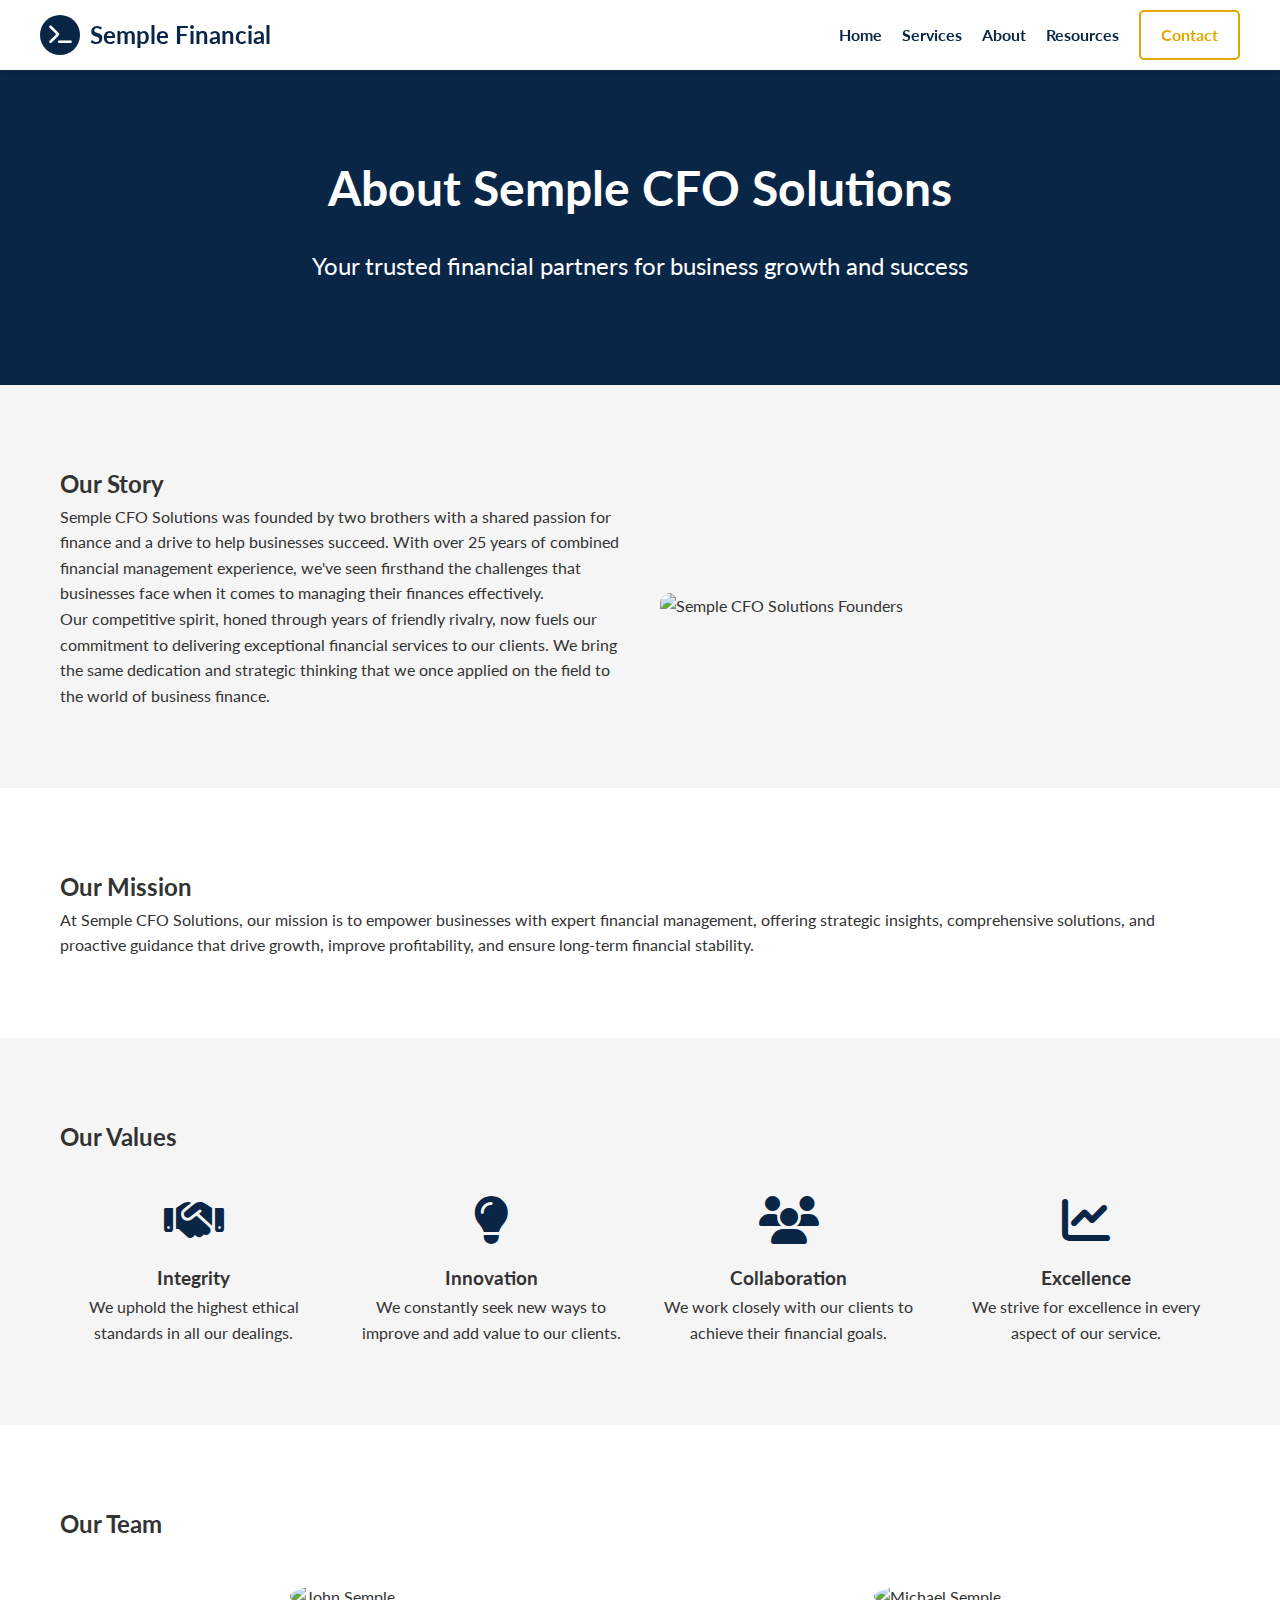
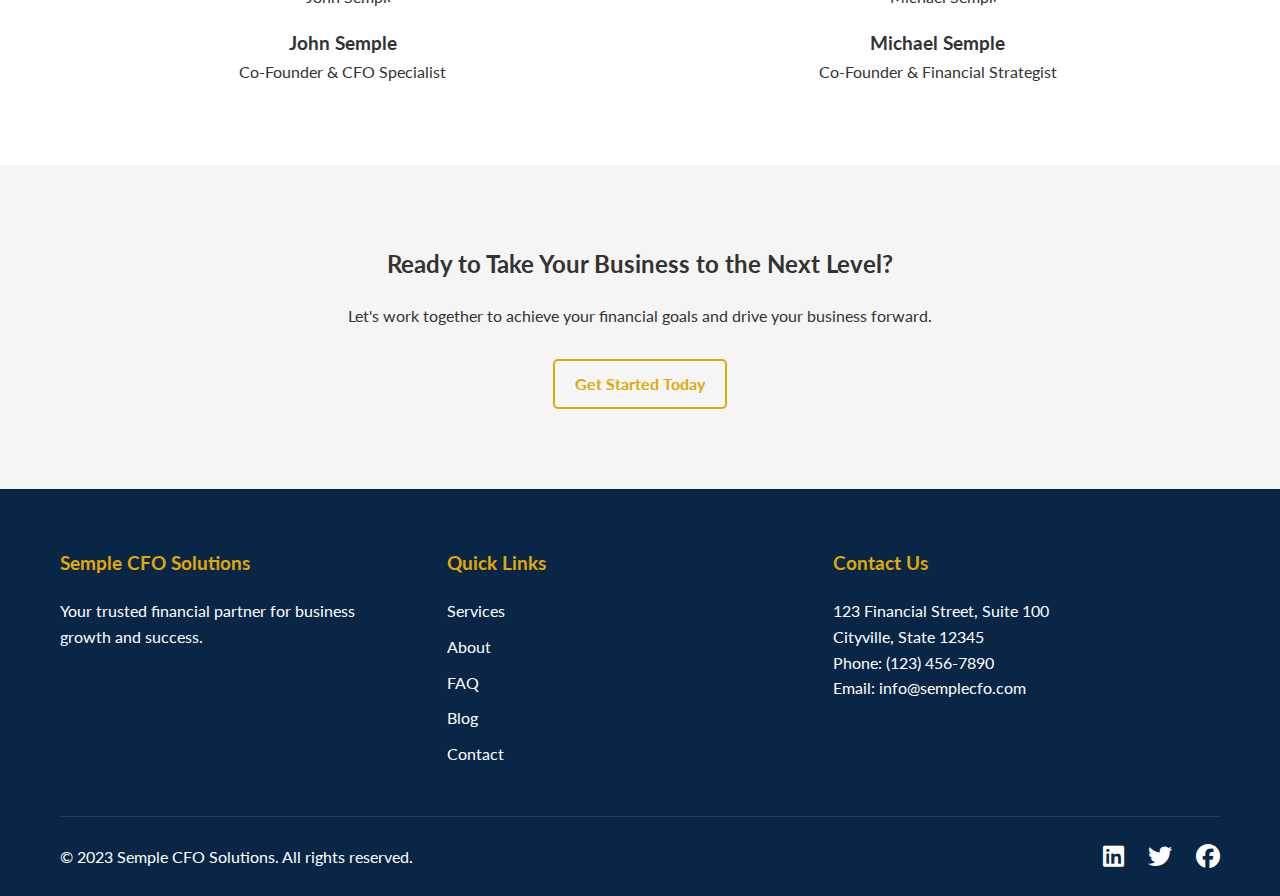
==== about.html @ 621fef90 "10.20.24" ====
<!DOCTYPE html>
<html lang="en">
<head>
    <meta charset="UTF-8">
    <meta name="viewport" content="width=device-width, initial-scale=1.0">
    <title>About Us - Semple Financial</title>
    <link rel="stylesheet" href="styles.css">
    <link rel="stylesheet" href="https://cdnjs.cloudflare.com/ajax/libs/font-awesome/6.1.1/css/all.min.css">
</head>
<body>
    <header>
        <div class="container">
            <a href="index.html" class="logo-container">
                <div class="logo-icon">
                    <i class="fas fa-terminal"></i>
                </div>
                <span class="company-name">Semple Financial</span>
            </a>
            <nav>
                <ul>
                    <li><a href="index.html">Home</a></li>
                    <li><a href="services.html">Services</a></li>
                    <li><a href="about.html">About</a></li>
                    <li><a href="resources.html">Resources</a></li>
                    <li><a href="contact.html" class="cta-button">Contact</a></li>
                </ul>
            </nav>
        </div>
    </header>

    <main>
        <section id="about-hero">
            <div class="container">
                <h1>About Semple CFO Solutions</h1>
                <p>Your trusted financial partners for business growth and success</p>
            </div>
        </section>

        <section id="our-story">
            <div class="container">
                <h2>Our Story</h2>
                <div class="about-content">
                    <div class="about-text">
                        <p>Semple CFO Solutions was founded by two brothers with a shared passion for finance and a drive to help businesses succeed. With over 25 years of combined financial management experience, we've seen firsthand the challenges that businesses face when it comes to managing their finances effectively.</p>
                        <p>Our competitive spirit, honed through years of friendly rivalry, now fuels our commitment to delivering exceptional financial services to our clients. We bring the same dedication and strategic thinking that we once applied on the field to the world of business finance.</p>
                    </div>
                    <div class="about-image">
                        <img src="path/to/founders-image.jpg" alt="Semple CFO Solutions Founders">
                    </div>
                </div>
            </div>
        </section>

        <section id="our-mission">
            <div class="container">
                <h2>Our Mission</h2>
                <p>At Semple CFO Solutions, our mission is to empower businesses with expert financial management, offering strategic insights, comprehensive solutions, and proactive guidance that drive growth, improve profitability, and ensure long-term financial stability.</p>
            </div>
        </section>

        <section id="our-values">
            <div class="container">
                <h2>Our Values</h2>
                <div class="values-grid">
                    <div class="value-item">
                        <i class="fas fa-handshake"></i>
                        <h3>Integrity</h3>
                        <p>We uphold the highest ethical standards in all our dealings.</p>
                    </div>
                    <div class="value-item">
                        <i class="fas fa-lightbulb"></i>
                        <h3>Innovation</h3>
                        <p>We constantly seek new ways to improve and add value to our clients.</p>
                    </div>
                    <div class="value-item">
                        <i class="fas fa-users"></i>
                        <h3>Collaboration</h3>
                        <p>We work closely with our clients to achieve their financial goals.</p>
                    </div>
                    <div class="value-item">
                        <i class="fas fa-chart-line"></i>
                        <h3>Excellence</h3>
                        <p>We strive for excellence in every aspect of our service.</p>
                    </div>
                </div>
            </div>
        </section>

        <section id="team">
            <div class="container">
                <h2>Our Team</h2>
                <div class="team-grid">
                    <div class="team-member">
                        <img src="path/to/team-member-1.jpg" alt="John Semple">
                        <h3>John Semple</h3>
                        <p>Co-Founder & CFO Specialist</p>
                    </div>
                    <div class="team-member">
                        <img src="path/to/team-member-2.jpg" alt="Michael Semple">
                        <h3>Michael Semple</h3>
                        <p>Co-Founder & Financial Strategist</p>
                    </div>
                    <!-- Add more team members as needed -->
                </div>
            </div>
        </section>

        <section id="cta">
            <div class="container">
                <h2>Ready to Take Your Business to the Next Level?</h2>
                <p>Let's work together to achieve your financial goals and drive your business forward.</p>
                <a href="contact.html" class="cta-button">Get Started Today</a>
            </div>
        </section>
    </main>

    <footer>
        <div class="container">
            <div class="footer-content">
                <div class="footer-section">
                    <h3>Semple CFO Solutions</h3>
                    <p>Your trusted financial partner for business growth and success.</p>
                </div>
                <div class="footer-section">
                    <h3>Quick Links</h3>
                    <ul>
                        <li><a href="services.html">Services</a></li>
                        <li><a href="about.html">About</a></li>
                        <li><a href="faq.html">FAQ</a></li>
                        <li><a href="blog.html">Blog</a></li>
                        <li><a href="contact.html">Contact</a></li>
                    </ul>
                </div>
                <div class="footer-section">
                    <h3>Contact Us</h3>
                    <p>123 Financial Street, Suite 100<br>Cityville, State 12345</p>
                    <p>Phone: (123) 456-7890<br>Email: info@semplecfo.com</p>
                </div>
            </div>
            <div class="footer-bottom">
                <p>&copy; 2023 Semple CFO Solutions. All rights reserved.</p>
                <div class="social-links">
                    <a href="#" target="_blank"><i class="fab fa-linkedin"></i></a>
                    <a href="#" target="_blank"><i class="fab fa-twitter"></i></a>
                    <a href="#" target="_blank"><i class="fab fa-facebook"></i></a>
                </div>
            </div>
        </div>
    </footer>

    <script src="script.js"></script>
</body>
</html>
---- styles.css ----
@import url('https://fonts.googleapis.com/css2?family=Lato:wght@300;400;700&display=swap');

/* Reset and base styles */
* {
    margin: 0;
    padding: 0;
    box-sizing: border-box;
}

:root {
    --primary-color: #0A2647; /* Darker navy blue */
    --secondary-color: #FFFFFF; /* White */
    --accent-color: #E0A800; /* Gold */
    --text-color: #333333; /* Dark gray */
    --background-color: #F5F5F5; /* Light gray */
}

body {
    font-family: 'Lato', sans-serif;
    line-height: 1.6;
    color: var(--text-color);
    background-color: var(--background-color);
}

.container {
    max-width: 1200px;
    margin: 0 auto;
    padding: 0 20px;
}

/* Header styles */
header {
    background-color: var(--secondary-color);
    box-shadow: 0 2px 5px rgba(0, 0, 0, 0.1);
    position: fixed;
    width: 100%;
    z-index: 1000;
}

header .container {
    display: flex;
    justify-content: space-between;
    align-items: center;
    padding: 10px 0;
}

.logo-container {
    display: flex;
    align-items: center;
    text-decoration: none;
    color: inherit;
    transition: opacity 0.3s ease;
}

.logo-container:hover {
    opacity: 0.8;
}

.logo-icon {
    width: 40px;
    height: 40px;
    background-color: var(--primary-color);
    color: var(--secondary-color);
    display: flex;
    justify-content: center;
    align-items: center;
    border-radius: 50%;
    margin-right: 10px;
}

.logo-icon i {
    font-size: 20px;
}

.company-name {
    font-size: 24px;
    font-weight: bold;
    color: var(--primary-color);
}

nav ul {
    display: flex;
    list-style: none;
    align-items: center;
}

nav ul li {
    margin-left: 20px;
}

nav ul li a {
    color: var(--primary-color);
    text-decoration: none;
    font-weight: 700;
    font-size: 16px;
    transition: color 0.3s ease;
    padding: 10px 0;
}

nav ul li a:hover {
    color: var(--accent-color);
}

nav ul li:last-child {
    margin-left: 20px;
}

.cta-button {
    display: inline-block;
    background-color: transparent;
    color: var(--accent-color);
    padding: 10px 20px;
    text-decoration: none;
    font-weight: 700;
    border-radius: 5px;
    transition: background-color 0.3s ease, color 0.3s ease, border-color 0.3s ease;
    border: 2px solid var(--accent-color);
}

.cta-button:hover {
    background-color: var(--accent-color);
    color: var(--secondary-color);
}

/* Hero section styles */
#hero {
    background-color: var(--primary-color);
    color: var(--secondary-color);
    text-align: center;
    padding: 150px 0 100px;
}

/* Update the hero section button styles */
#hero .cta-button {
    color: var(--secondary-color);
    border-color: var(--accent-color);
}

#hero .cta-button:hover {
    background-color: var(--accent-color);
    border-color: var(--accent-color);
    color: var(--secondary-color); /* Keep text white on hover */
}

#hero h1 {
    font-size: 48px;
    margin-bottom: 20px;
}

#hero p {
    font-size: 24px;
    margin-bottom: 30px;
}

/* Services overview styles */
#services-overview {
    padding: 80px 0;
    background-color: var(--secondary-color); /* White background */
    text-align: center; /* Center the content */
}

#services-overview h2 {
    margin-bottom: 40px; /* Add some space below the heading */
}

.services-grid {
    display: grid;
    grid-template-columns: repeat(auto-fit, minmax(250px, 1fr));
    gap: 30px;
    margin-bottom: 40px;
}

.service-item {
    text-align: center;
    padding: 30px;
    background-color: var(--background-color);
    border-radius: 5px;
    transition: transform 0.3s ease;
}

.service-item:hover {
    transform: translateY(-5px);
}

.service-item i {
    font-size: 48px;
    color: var(--primary-color);
    margin-bottom: 20px;
}

.service-item h3 {
    margin-bottom: 10px;
    color: var(--primary-color);
}

/* About overview styles */
#about-overview {
    padding: 80px 0;
    background-color: var(--background-color);
    text-align: center;
}

#about-overview h2 {
    margin-bottom: 30px;
}

#about-overview p {
    margin-bottom: 30px;
    max-width: 800px;
    margin-left: auto;
    margin-right: auto;
}

#about-overview .cta-button {
    margin-top: 20px;
    display: inline-block;
}

/* Footer styles */
footer {
    background-color: var(--primary-color);
    color: var(--secondary-color);
    padding: 60px 0 20px;
}

.footer-content {
    display: flex;
    justify-content: space-between;
    margin-bottom: 40px;
}

.footer-section {
    flex: 1;
    margin-right: 40px;
}

.footer-section h3 {
    margin-bottom: 20px;
    color: var(--accent-color);
}

.footer-section ul {
    list-style: none;
}

.footer-section ul li {
    margin-bottom: 10px;
}

.footer-section ul li a {
    color: var(--secondary-color);
    text-decoration: none;
}

.footer-bottom {
    border-top: 1px solid rgba(255, 255, 255, 0.1);
    padding-top: 20px;
    display: flex;
    justify-content: space-between;
    align-items: center;
}

.social-links a {
    color: var(--secondary-color);
    font-size: 24px;
    margin-left: 20px;
    transition: color 0.3s ease;
}

.social-links a:hover {
    color: var(--accent-color);
}

/* Responsive styles */
@media (max-width: 768px) {
    header .container {
        flex-direction: column;
        align-items: flex-start;
    }

    nav ul {
        flex-direction: column;
        margin-top: 20px;
    }

    nav ul li {
        margin: 10px 0;
    }

    .footer-content {
        flex-direction: column;
    }

    .footer-section {
        margin-right: 0;
        margin-bottom: 40px;
    }
}

/* Services page styles */
#services-hero {
    background-color: var(--primary-color);
    color: var(--secondary-color);
    text-align: center;
    padding: 150px 0 100px;
}

#services-hero h1 {
    font-size: 48px;
    margin-bottom: 20px;
}

#services-hero p {
    font-size: 24px;
    margin-bottom: 30px;
}

#services-list {
    padding: 80px 0;
    background-color: var(--secondary-color);
}

#custom-services {
    padding: 80px 0;
    background-color: var(--background-color);
    text-align: center;
}

#custom-services h2 {
    color: var(--primary-color);
    margin-bottom: 20px;
}

#custom-services p {
    max-width: 800px;
    margin: 0 auto 30px;
}

/* Add these styles to your existing CSS file */

#faq-overview, #blog-overview, #contact-overview {
    padding: 60px 0;
    background-color: var(--background-color);
}

#faq-overview .container, #blog-overview .container, #contact-overview .container {
    text-align: center;
}

.faq-item, .blog-item {
    background-color: var(--secondary-color);
    padding: 20px;
    border-radius: 5px;
    margin-bottom: 20px;
    text-align: left;
}

.faq-item h3, .blog-item h3 {
    color: var(--primary-color);
    margin-bottom: 10px;
}

#contact-overview p {
    max-width: 600px;
    margin: 0 auto 20px;
}

/* Update services overview styles */
#services-overview {
    padding: 80px 0;
    background-color: var(--secondary-color); /* White background */
    text-align: center; /* Center the content */
}

#services-overview h2 {
    margin-bottom: 40px; /* Add some space below the heading */
}

/* Update about overview styles */
#about-overview {
    padding: 80px 0;
    background-color: var(--background-color);
    text-align: center;
}

/* Update FAQ overview styles */
#faq-overview {
    padding: 60px 0;
    background-color: var(--secondary-color); /* White background */
}

/* Update blog overview styles */
#blog-overview {
    padding: 60px 0;
    background-color: var(--background-color); /* Light gray background */
}

/* Update contact overview styles */
#contact-overview {
    padding: 60px 0;
    background-color: var(--secondary-color); /* White background */
}

/* Center the content in all overview sections */
#services-overview .container,
#about-overview .container,
#faq-overview .container,
#blog-overview .container,
#contact-overview .container {
    text-align: center;
}

/* Add some space below the headings in all sections */
#services-overview h2,
#about-overview h2,
#faq-overview h2,
#blog-overview h2,
#contact-overview h2 {
    margin-bottom: 30px;
}

/* Adjust the alignment of FAQ and blog items */
.faq-item, .blog-item {
    text-align: left;
    max-width: 800px;
    margin-left: auto;
    margin-right: auto;
}

/* About page styles */
#about-hero {
    background-color: var(--primary-color);
    color: var(--secondary-color);
    text-align: center;
    padding: 150px 0 100px;
}

#about-hero h1 {
    font-size: 48px;
    margin-bottom: 20px;
}

#about-hero p {
    font-size: 24px;
    max-width: 800px;
    margin: 0 auto;
}

#our-story, #our-mission, #our-values, #team, #cta {
    padding: 80px 0;
}

#our-story, #our-values, #cta {
    background-color: var(--background-color);
}

#our-mission, #team {
    background-color: var(--secondary-color);
}

.about-content {
    display: flex;
    align-items: center;
    gap: 40px;
}

.about-text {
    flex: 1;
}

.about-image {
    flex: 1;
}

.about-image img {
    max-width: 100%;
    border-radius: 10px;
}

.values-grid, .team-grid {
    display: grid;
    grid-template-columns: repeat(auto-fit, minmax(250px, 1fr));
    gap: 30px;
    margin-top: 40px;
}

.value-item, .team-member {
    text-align: center;
}

.value-item i {
    font-size: 48px;
    color: var(--primary-color);
    margin-bottom: 20px;
}

.team-member img {
    width: 200px;
    height: 200px;
    border-radius: 50%;
    object-fit: cover;
    margin-bottom: 20px;
}

#cta {
    text-align: center;
}

#cta h2 {
    margin-bottom: 20px;
}

#cta p {
    max-width: 800px;
    margin: 0 auto 30px;
}

@media (max-width: 768px) {
    .about-content {
        flex-direction: column;
    }

    .about-image {
        order: -1;
    }
}

/* Remove FAQ and Blog styles */
/* Add Resources styles */
#resources-overview {
    padding: 60px 0;
    background-color: var(--secondary-color);
}

#resources-overview .container {
    text-align: center;
}

.resources-preview {
    display: flex;
    justify-content: center;
    gap: 30px;
    margin-top: 40px;
    margin-bottom: 40px;
}

.resource-item {
    background-color: var(--background-color);
    padding: 20px;
    border-radius: 5px;
    text-align: center;
    flex-basis: calc(50% - 15px);
    max-width: 300px;
}

.resource-item i {
    font-size: 48px;
    color: var(--primary-color);
    margin-bottom: 20px;
}

.resource-item h3 {
    color: var(--primary-color);
    margin-bottom: 10px;
}

/* Update the alternating backgrounds */
#services-overview,
#resources-overview {
    background-color: var(--secondary-color);
}

#about-overview,
#contact-overview {
    background-color: var(--background-color);
}

/* Resources page styles */
#resources-hero {
    background-color: var(--primary-color);
    color: var(--secondary-color);
    text-align: center;
    padding: 150px 0 100px;
}

#resources-hero h1 {
    font-size: 48px;
    margin-bottom: 20px;
}

#resources-hero p {
    font-size: 24px;
    max-width: 800px;
    margin: 0 auto;
}

#resources-list {
    padding: 80px 0;
    background-color: var(--secondary-color);
}

#resources-list h2 {
    text-align: center;
    margin-bottom: 40px;
    color: var(--primary-color);
}

.resources-grid {
    display: grid;
    grid-template-columns: repeat(auto-fit, minmax(250px, 1fr));
    gap: 30px;
}

.resource-item {
    background-color: var(--background-color);
    padding: 30px;
    border-radius: 5px;
    text-align: center;
    transition: transform 0.3s ease;
}

.resource-item:hover {
    transform: translateY(-5px);
}

.resource-item i {
    font-size: 48px;
    color: var(--primary-color);
    margin-bottom: 20px;
}

.resource-item h3 {
    color: var(--primary-color);
    margin-bottom: 10px;
}

.resource-item p {
    margin-bottom: 20px;
}

.resource-link {
    display: inline-block;
    background-color: var(--primary-color);
    color: var(--secondary-color);
    padding: 10px 20px;
    text-decoration: none;
    border-radius: 5px;
    transition: background-color 0.3s ease;
}

.resource-link:hover {
    background-color: var(--accent-color);
}

#resource-cta {
    padding: 80px 0;
    background-color: var(--background-color);
    text-align: center;
}

#resource-cta h2 {
    color: var(--primary-color);
    margin-bottom: 20px;
}

#resource-cta p {
    max-width: 800px;
    margin: 0 auto 30px;
}

/* eBook page styles */
#ebook-hero {
    background-color: var(--primary-color);
    color: var(--secondary-color);
    text-align: center;
    padding: 150px 0 100px;
}

#ebook-hero h1 {
    font-size: 48px;
    margin-bottom: 20px;
}

#ebook-hero p {
    font-size: 24px;
    max-width: 800px;
    margin: 0 auto;
}

#ebook-content {
    padding: 80px 0;
    background-color: var(--secondary-color);
}

.chapter {
    margin-bottom: 60px;
}

.chapter h2 {
    color: var(--primary-color);
    margin-bottom: 20px;
}

.chapter h3 {
    color: var(--primary-color);
    margin-top: 30px;
    margin-bottom: 15px;
}

.chapter p {
    margin-bottom: 20px;
}

.chapter ul {
    margin-left: 20px;
    margin-bottom: 20px;
}

#ebook-cta {
    background-color: var(--background-color);
    padding: 80px 0;
    text-align: center;
}

#ebook-cta h2 {
    color: var(--primary-color);
    margin-bottom: 20px;
}

#ebook-cta p {
    max-width: 800px;
    margin: 0 auto 30px;
}
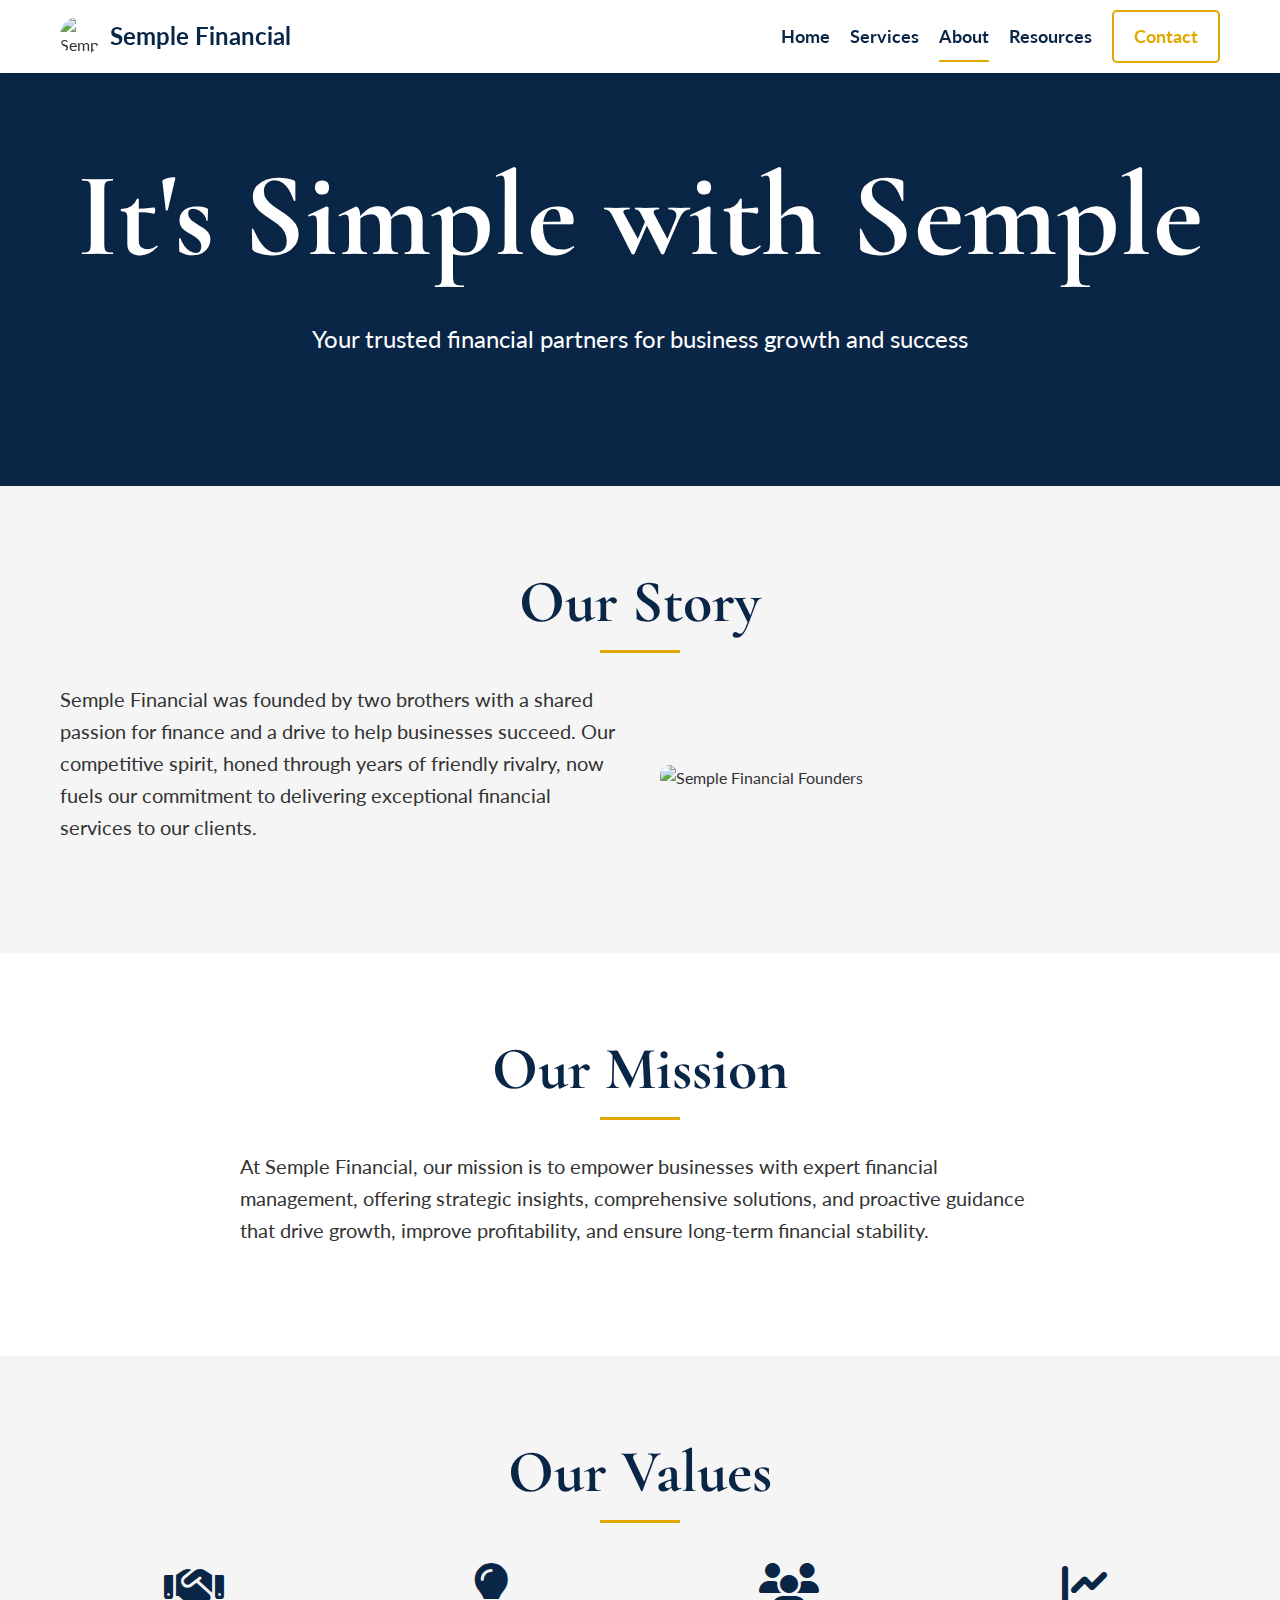
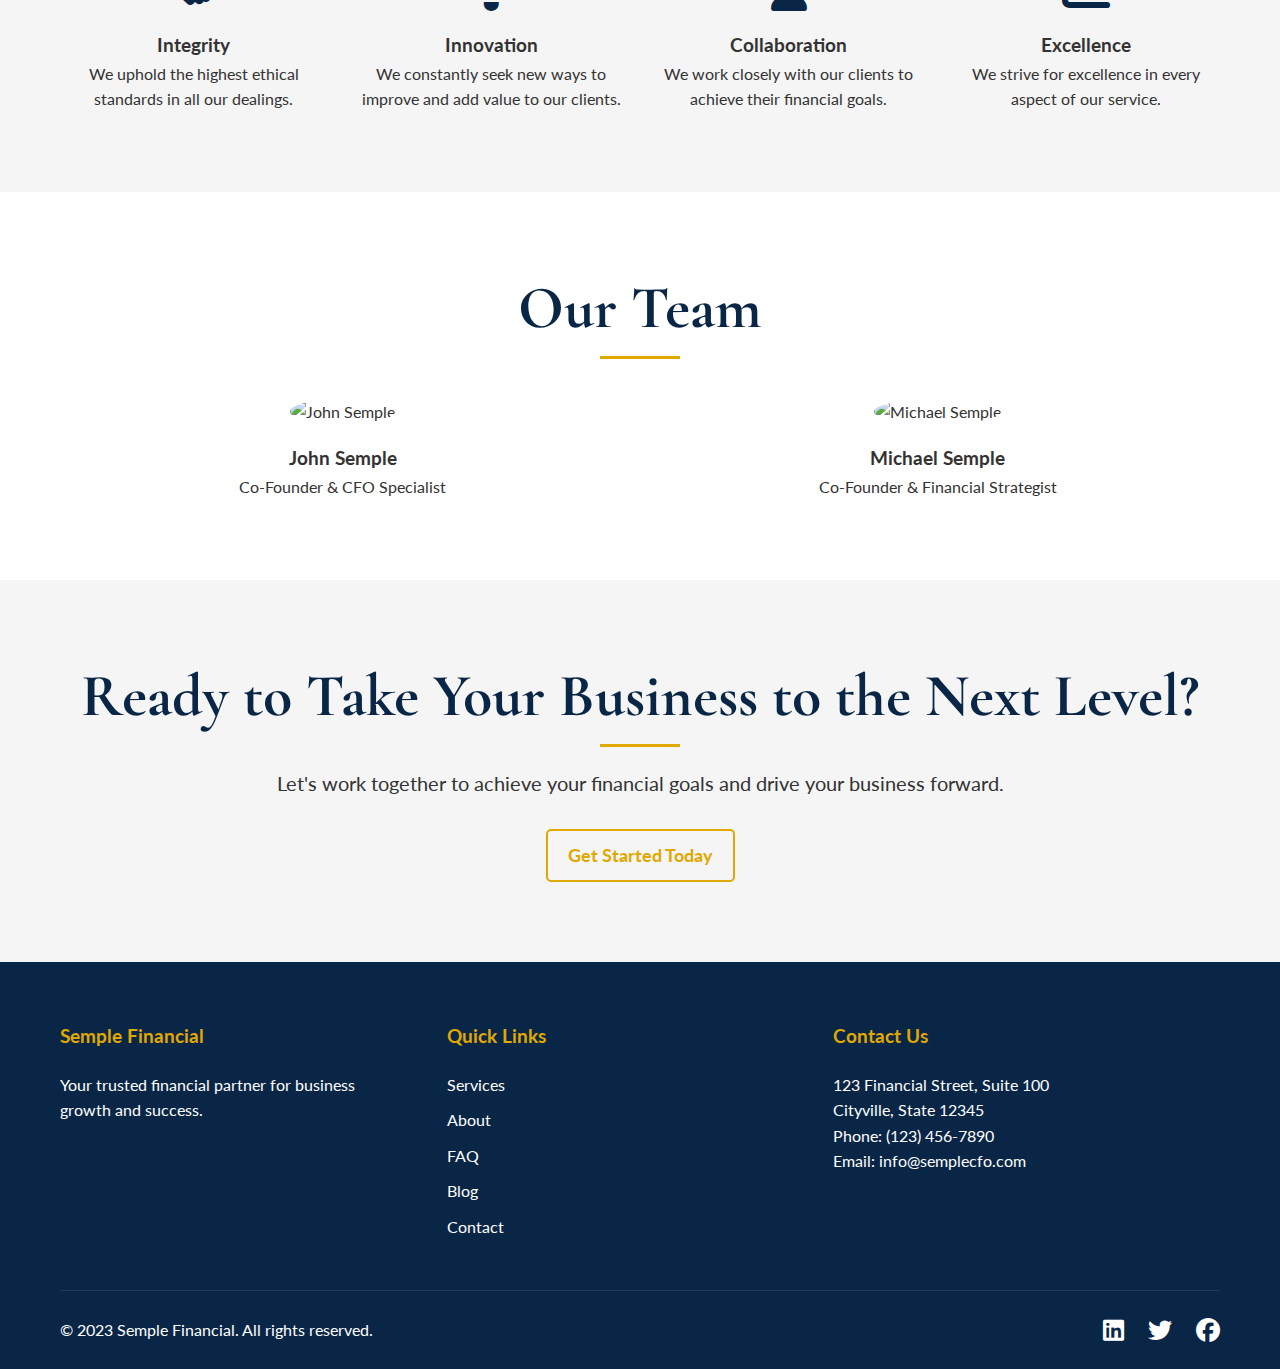
==== commit 7d9ed062: "updated hero and fonts (sizes)" ====
--- a/about.html
+++ b/about.html
@@ -1,153 +1,151 @@
-<!DOCTYPE html>
-<html lang="en">
-<head>
-    <meta charset="UTF-8">
-    <meta name="viewport" content="width=device-width, initial-scale=1.0">
-    <title>About Us - Semple Financial</title>
-    <link rel="stylesheet" href="styles.css">
-    <link rel="stylesheet" href="https://cdnjs.cloudflare.com/ajax/libs/font-awesome/6.1.1/css/all.min.css">
-</head>
-<body>
-    <header>
-        <div class="container">
-            <a href="index.html" class="logo-container">
-                <div class="logo-icon">
-                    <i class="fas fa-terminal"></i>
-                </div>
-                <span class="company-name">Semple Financial</span>
-            </a>
-            <nav>
-                <ul>
-                    <li><a href="index.html">Home</a></li>
-                    <li><a href="services.html">Services</a></li>
-                    <li><a href="about.html">About</a></li>
-                    <li><a href="resources.html">Resources</a></li>
-                    <li><a href="contact.html" class="cta-button">Contact</a></li>
-                </ul>
-            </nav>
-        </div>
-    </header>
-
-    <main>
-        <section id="about-hero">
-            <div class="container">
-                <h1>About Semple CFO Solutions</h1>
-                <p>Your trusted financial partners for business growth and success</p>
-            </div>
-        </section>
-
-        <section id="our-story">
-            <div class="container">
-                <h2>Our Story</h2>
-                <div class="about-content">
-                    <div class="about-text">
-                        <p>Semple CFO Solutions was founded by two brothers with a shared passion for finance and a drive to help businesses succeed. With over 25 years of combined financial management experience, we've seen firsthand the challenges that businesses face when it comes to managing their finances effectively.</p>
-                        <p>Our competitive spirit, honed through years of friendly rivalry, now fuels our commitment to delivering exceptional financial services to our clients. We bring the same dedication and strategic thinking that we once applied on the field to the world of business finance.</p>
-                    </div>
-                    <div class="about-image">
-                        <img src="path/to/founders-image.jpg" alt="Semple CFO Solutions Founders">
-                    </div>
-                </div>
-            </div>
-        </section>
-
-        <section id="our-mission">
-            <div class="container">
-                <h2>Our Mission</h2>
-                <p>At Semple CFO Solutions, our mission is to empower businesses with expert financial management, offering strategic insights, comprehensive solutions, and proactive guidance that drive growth, improve profitability, and ensure long-term financial stability.</p>
-            </div>
-        </section>
-
-        <section id="our-values">
-            <div class="container">
-                <h2>Our Values</h2>
-                <div class="values-grid">
-                    <div class="value-item">
-                        <i class="fas fa-handshake"></i>
-                        <h3>Integrity</h3>
-                        <p>We uphold the highest ethical standards in all our dealings.</p>
-                    </div>
-                    <div class="value-item">
-                        <i class="fas fa-lightbulb"></i>
-                        <h3>Innovation</h3>
-                        <p>We constantly seek new ways to improve and add value to our clients.</p>
-                    </div>
-                    <div class="value-item">
-                        <i class="fas fa-users"></i>
-                        <h3>Collaboration</h3>
-                        <p>We work closely with our clients to achieve their financial goals.</p>
-                    </div>
-                    <div class="value-item">
-                        <i class="fas fa-chart-line"></i>
-                        <h3>Excellence</h3>
-                        <p>We strive for excellence in every aspect of our service.</p>
-                    </div>
-                </div>
-            </div>
-        </section>
-
-        <section id="team">
-            <div class="container">
-                <h2>Our Team</h2>
-                <div class="team-grid">
-                    <div class="team-member">
-                        <img src="path/to/team-member-1.jpg" alt="John Semple">
-                        <h3>John Semple</h3>
-                        <p>Co-Founder & CFO Specialist</p>
-                    </div>
-                    <div class="team-member">
-                        <img src="path/to/team-member-2.jpg" alt="Michael Semple">
-                        <h3>Michael Semple</h3>
-                        <p>Co-Founder & Financial Strategist</p>
-                    </div>
-                    <!-- Add more team members as needed -->
-                </div>
-            </div>
-        </section>
-
-        <section id="cta">
-            <div class="container">
-                <h2>Ready to Take Your Business to the Next Level?</h2>
-                <p>Let's work together to achieve your financial goals and drive your business forward.</p>
-                <a href="contact.html" class="cta-button">Get Started Today</a>
-            </div>
-        </section>
-    </main>
-
-    <footer>
-        <div class="container">
-            <div class="footer-content">
-                <div class="footer-section">
-                    <h3>Semple CFO Solutions</h3>
-                    <p>Your trusted financial partner for business growth and success.</p>
-                </div>
-                <div class="footer-section">
-                    <h3>Quick Links</h3>
-                    <ul>
-                        <li><a href="services.html">Services</a></li>
-                        <li><a href="about.html">About</a></li>
-                        <li><a href="faq.html">FAQ</a></li>
-                        <li><a href="blog.html">Blog</a></li>
-                        <li><a href="contact.html">Contact</a></li>
-                    </ul>
-                </div>
-                <div class="footer-section">
-                    <h3>Contact Us</h3>
-                    <p>123 Financial Street, Suite 100<br>Cityville, State 12345</p>
-                    <p>Phone: (123) 456-7890<br>Email: info@semplecfo.com</p>
-                </div>
-            </div>
-            <div class="footer-bottom">
-                <p>&copy; 2023 Semple CFO Solutions. All rights reserved.</p>
-                <div class="social-links">
-                    <a href="#" target="_blank"><i class="fab fa-linkedin"></i></a>
-                    <a href="#" target="_blank"><i class="fab fa-twitter"></i></a>
-                    <a href="#" target="_blank"><i class="fab fa-facebook"></i></a>
-                </div>
-            </div>
-        </div>
-    </footer>
-
-    <script src="script.js"></script>
-</body>
-</html>
+<!DOCTYPE html>
+<html lang="en">
+<head>
+    <meta charset="UTF-8">
+    <meta name="viewport" content="width=device-width, initial-scale=1.0">
+    <title>About Us - Semple Financial</title>
+    <link href="https://fonts.googleapis.com/css2?family=Cormorant+Garamond:wght@300;400;700&display=swap" rel="stylesheet">
+    <link href="https://fonts.googleapis.com/css2?family=Lato:wght@300;400;700&display=swap" rel="stylesheet">
+    <link rel="stylesheet" href="styles.css">
+    <link rel="stylesheet" href="https://cdnjs.cloudflare.com/ajax/libs/font-awesome/6.1.1/css/all.min.css">
+</head>
+<body>
+    <header>
+        <div class="container">
+            <a href="index.html" class="logo-container">
+                <img src="images/Slogo.png" alt="Semple Financial Logo" class="logo-icon">
+                <span class="company-name">Semple Financial</span>
+            </a>
+            <nav>
+                <ul>
+                    <li><a href="index.html">Home</a></li>
+                    <li><a href="services.html">Services</a></li>
+                    <li><a href="about.html" class="active">About</a></li>
+                    <li><a href="resources.html">Resources</a></li>
+                    <li><a href="contact.html" class="cta-button">Contact</a></li>
+                </ul>
+            </nav>
+        </div>
+    </header>
+
+    <main>
+        <section id="hero">
+            <div class="container">
+                <h1 class="hero-title">It's Simple with Semple</h1>
+                <p class="hero-subtitle">Your trusted financial partners for business growth and success</p>
+            </div>
+        </section>
+
+        <section id="our-story">
+            <div class="container">
+                <h2 class="section-title">Our Story</h2>
+                <div class="about-content">
+                    <div class="about-text">
+                        <p class="section-description">Semple Financial was founded by two brothers with a shared passion for finance and a drive to help businesses succeed. Our competitive spirit, honed through years of friendly rivalry, now fuels our commitment to delivering exceptional financial services to our clients.</p>
+                    </div>
+                    <div class="about-image">
+                        <img src="path/to/founders-image.jpg" alt="Semple Financial Founders">
+                    </div>
+                </div>
+            </div>
+        </section>
+
+        <section id="our-mission">
+            <div class="container">
+                <h2 class="section-title">Our Mission</h2>
+                <p class="section-description">At Semple Financial, our mission is to empower businesses with expert financial management, offering strategic insights, comprehensive solutions, and proactive guidance that drive growth, improve profitability, and ensure long-term financial stability.</p>
+            </div>
+        </section>
+
+        <section id="our-values">
+            <div class="container">
+                <h2 class="section-title">Our Values</h2>
+                <div class="values-grid">
+                    <div class="value-item">
+                        <i class="fas fa-handshake"></i>
+                        <h3>Integrity</h3>
+                        <p>We uphold the highest ethical standards in all our dealings.</p>
+                    </div>
+                    <div class="value-item">
+                        <i class="fas fa-lightbulb"></i>
+                        <h3>Innovation</h3>
+                        <p>We constantly seek new ways to improve and add value to our clients.</p>
+                    </div>
+                    <div class="value-item">
+                        <i class="fas fa-users"></i>
+                        <h3>Collaboration</h3>
+                        <p>We work closely with our clients to achieve their financial goals.</p>
+                    </div>
+                    <div class="value-item">
+                        <i class="fas fa-chart-line"></i>
+                        <h3>Excellence</h3>
+                        <p>We strive for excellence in every aspect of our service.</p>
+                    </div>
+                </div>
+            </div>
+        </section>
+
+        <section id="team">
+            <div class="container">
+                <h2 class="section-title">Our Team</h2>
+                <div class="team-grid">
+                    <div class="team-member">
+                        <img src="path/to/team-member-1.jpg" alt="John Semple">
+                        <h3>John Semple</h3>
+                        <p>Co-Founder & CFO Specialist</p>
+                    </div>
+                    <div class="team-member">
+                        <img src="path/to/team-member-2.jpg" alt="Michael Semple">
+                        <h3>Michael Semple</h3>
+                        <p>Co-Founder & Financial Strategist</p>
+                    </div>
+                </div>
+            </div>
+        </section>
+
+        <section id="cta">
+            <div class="container">
+                <h2 class="section-title">Ready to Take Your Business to the Next Level?</h2>
+                <p class="section-description">Let's work together to achieve your financial goals and drive your business forward.</p>
+                <a href="contact.html" class="cta-button">Get Started Today</a>
+            </div>
+        </section>
+    </main>
+
+    <footer>
+        <div class="container">
+            <div class="footer-content">
+                <div class="footer-section">
+                    <h3>Semple Financial</h3>
+                    <p>Your trusted financial partner for business growth and success.</p>
+                </div>
+                <div class="footer-section">
+                    <h3>Quick Links</h3>
+                    <ul>
+                        <li><a href="services.html">Services</a></li>
+                        <li><a href="about.html">About</a></li>
+                        <li><a href="faq.html">FAQ</a></li>
+                        <li><a href="blog.html">Blog</a></li>
+                        <li><a href="contact.html">Contact</a></li>
+                    </ul>
+                </div>
+                <div class="footer-section">
+                    <h3>Contact Us</h3>
+                    <p>123 Financial Street, Suite 100<br>Cityville, State 12345</p>
+                    <p>Phone: (123) 456-7890<br>Email: info@semplecfo.com</p>
+                </div>
+            </div>
+            <div class="footer-bottom">
+                <p>&copy; 2023 Semple Financial. All rights reserved.</p>
+                <div class="social-links">
+                    <a href="#" target="_blank"><i class="fab fa-linkedin"></i></a>
+                    <a href="#" target="_blank"><i class="fab fa-twitter"></i></a>
+                    <a href="#" target="_blank"><i class="fab fa-facebook"></i></a>
+                </div>
+            </div>
+        </div>
+    </footer>
+
+    <script src="script.js"></script>
+</body>
+</html>
--- a/styles.css
+++ b/styles.css
@@ -1,733 +1,1104 @@
-@import url('https://fonts.googleapis.com/css2?family=Lato:wght@300;400;700&display=swap');
-
-/* Reset and base styles */
-* {
-    margin: 0;
-    padding: 0;
-    box-sizing: border-box;
-}
-
-:root {
-    --primary-color: #0A2647; /* Darker navy blue */
-    --secondary-color: #FFFFFF; /* White */
-    --accent-color: #E0A800; /* Gold */
-    --text-color: #333333; /* Dark gray */
-    --background-color: #F5F5F5; /* Light gray */
-}
-
-body {
-    font-family: 'Lato', sans-serif;
-    line-height: 1.6;
-    color: var(--text-color);
-    background-color: var(--background-color);
-}
-
-.container {
-    max-width: 1200px;
-    margin: 0 auto;
-    padding: 0 20px;
-}
-
-/* Header styles */
-header {
-    background-color: var(--secondary-color);
-    box-shadow: 0 2px 5px rgba(0, 0, 0, 0.1);
-    position: fixed;
-    width: 100%;
-    z-index: 1000;
-}
-
-header .container {
-    display: flex;
-    justify-content: space-between;
-    align-items: center;
-    padding: 10px 0;
-}
-
-.logo-container {
-    display: flex;
-    align-items: center;
-    text-decoration: none;
-    color: inherit;
-    transition: opacity 0.3s ease;
-}
-
-.logo-container:hover {
-    opacity: 0.8;
-}
-
-.logo-icon {
-    width: 40px;
-    height: 40px;
-    background-color: var(--primary-color);
-    color: var(--secondary-color);
-    display: flex;
-    justify-content: center;
-    align-items: center;
-    border-radius: 50%;
-    margin-right: 10px;
-}
-
-.logo-icon i {
-    font-size: 20px;
-}
-
-.company-name {
-    font-size: 24px;
-    font-weight: bold;
-    color: var(--primary-color);
-}
-
-nav ul {
-    display: flex;
-    list-style: none;
-    align-items: center;
-}
-
-nav ul li {
-    margin-left: 20px;
-}
-
-nav ul li a {
-    color: var(--primary-color);
-    text-decoration: none;
-    font-weight: 700;
-    font-size: 16px;
-    transition: color 0.3s ease;
-    padding: 10px 0;
-}
-
-nav ul li a:hover {
-    color: var(--accent-color);
-}
-
-nav ul li:last-child {
-    margin-left: 20px;
-}
-
-.cta-button {
-    display: inline-block;
-    background-color: transparent;
-    color: var(--accent-color);
-    padding: 10px 20px;
-    text-decoration: none;
-    font-weight: 700;
-    border-radius: 5px;
-    transition: background-color 0.3s ease, color 0.3s ease, border-color 0.3s ease;
-    border: 2px solid var(--accent-color);
-}
-
-.cta-button:hover {
-    background-color: var(--accent-color);
-    color: var(--secondary-color);
-}
-
-/* Hero section styles */
-#hero {
-    background-color: var(--primary-color);
-    color: var(--secondary-color);
-    text-align: center;
-    padding: 150px 0 100px;
-}
-
-/* Update the hero section button styles */
-#hero .cta-button {
-    color: var(--secondary-color);
-    border-color: var(--accent-color);
-}
-
-#hero .cta-button:hover {
-    background-color: var(--accent-color);
-    border-color: var(--accent-color);
-    color: var(--secondary-color); /* Keep text white on hover */
-}
-
-#hero h1 {
-    font-size: 48px;
-    margin-bottom: 20px;
-}
-
-#hero p {
-    font-size: 24px;
-    margin-bottom: 30px;
-}
-
-/* Services overview styles */
-#services-overview {
-    padding: 80px 0;
-    background-color: var(--secondary-color); /* White background */
-    text-align: center; /* Center the content */
-}
-
-#services-overview h2 {
-    margin-bottom: 40px; /* Add some space below the heading */
-}
-
-.services-grid {
-    display: grid;
-    grid-template-columns: repeat(auto-fit, minmax(250px, 1fr));
-    gap: 30px;
-    margin-bottom: 40px;
-}
-
-.service-item {
-    text-align: center;
-    padding: 30px;
-    background-color: var(--background-color);
-    border-radius: 5px;
-    transition: transform 0.3s ease;
-}
-
-.service-item:hover {
-    transform: translateY(-5px);
-}
-
-.service-item i {
-    font-size: 48px;
-    color: var(--primary-color);
-    margin-bottom: 20px;
-}
-
-.service-item h3 {
-    margin-bottom: 10px;
-    color: var(--primary-color);
-}
-
-/* About overview styles */
-#about-overview {
-    padding: 80px 0;
-    background-color: var(--background-color);
-    text-align: center;
-}
-
-#about-overview h2 {
-    margin-bottom: 30px;
-}
-
-#about-overview p {
-    margin-bottom: 30px;
-    max-width: 800px;
-    margin-left: auto;
-    margin-right: auto;
-}
-
-#about-overview .cta-button {
-    margin-top: 20px;
-    display: inline-block;
-}
-
-/* Footer styles */
-footer {
-    background-color: var(--primary-color);
-    color: var(--secondary-color);
-    padding: 60px 0 20px;
-}
-
-.footer-content {
-    display: flex;
-    justify-content: space-between;
-    margin-bottom: 40px;
-}
-
-.footer-section {
-    flex: 1;
-    margin-right: 40px;
-}
-
-.footer-section h3 {
-    margin-bottom: 20px;
-    color: var(--accent-color);
-}
-
-.footer-section ul {
-    list-style: none;
-}
-
-.footer-section ul li {
-    margin-bottom: 10px;
-}
-
-.footer-section ul li a {
-    color: var(--secondary-color);
-    text-decoration: none;
-}
-
-.footer-bottom {
-    border-top: 1px solid rgba(255, 255, 255, 0.1);
-    padding-top: 20px;
-    display: flex;
-    justify-content: space-between;
-    align-items: center;
-}
-
-.social-links a {
-    color: var(--secondary-color);
-    font-size: 24px;
-    margin-left: 20px;
-    transition: color 0.3s ease;
-}
-
-.social-links a:hover {
-    color: var(--accent-color);
-}
-
-/* Responsive styles */
-@media (max-width: 768px) {
-    header .container {
-        flex-direction: column;
-        align-items: flex-start;
-    }
-
-    nav ul {
-        flex-direction: column;
-        margin-top: 20px;
-    }
-
-    nav ul li {
-        margin: 10px 0;
-    }
-
-    .footer-content {
-        flex-direction: column;
-    }
-
-    .footer-section {
-        margin-right: 0;
-        margin-bottom: 40px;
-    }
-}
-
-/* Services page styles */
-#services-hero {
-    background-color: var(--primary-color);
-    color: var(--secondary-color);
-    text-align: center;
-    padding: 150px 0 100px;
-}
-
-#services-hero h1 {
-    font-size: 48px;
-    margin-bottom: 20px;
-}
-
-#services-hero p {
-    font-size: 24px;
-    margin-bottom: 30px;
-}
-
-#services-list {
-    padding: 80px 0;
-    background-color: var(--secondary-color);
-}
-
-#custom-services {
-    padding: 80px 0;
-    background-color: var(--background-color);
-    text-align: center;
-}
-
-#custom-services h2 {
-    color: var(--primary-color);
-    margin-bottom: 20px;
-}
-
-#custom-services p {
-    max-width: 800px;
-    margin: 0 auto 30px;
-}
-
-/* Add these styles to your existing CSS file */
-
-#faq-overview, #blog-overview, #contact-overview {
-    padding: 60px 0;
-    background-color: var(--background-color);
-}
-
-#faq-overview .container, #blog-overview .container, #contact-overview .container {
-    text-align: center;
-}
-
-.faq-item, .blog-item {
-    background-color: var(--secondary-color);
-    padding: 20px;
-    border-radius: 5px;
-    margin-bottom: 20px;
-    text-align: left;
-}
-
-.faq-item h3, .blog-item h3 {
-    color: var(--primary-color);
-    margin-bottom: 10px;
-}
-
-#contact-overview p {
-    max-width: 600px;
-    margin: 0 auto 20px;
-}
-
-/* Update services overview styles */
-#services-overview {
-    padding: 80px 0;
-    background-color: var(--secondary-color); /* White background */
-    text-align: center; /* Center the content */
-}
-
-#services-overview h2 {
-    margin-bottom: 40px; /* Add some space below the heading */
-}
-
-/* Update about overview styles */
-#about-overview {
-    padding: 80px 0;
-    background-color: var(--background-color);
-    text-align: center;
-}
-
-/* Update FAQ overview styles */
-#faq-overview {
-    padding: 60px 0;
-    background-color: var(--secondary-color); /* White background */
-}
-
-/* Update blog overview styles */
-#blog-overview {
-    padding: 60px 0;
-    background-color: var(--background-color); /* Light gray background */
-}
-
-/* Update contact overview styles */
-#contact-overview {
-    padding: 60px 0;
-    background-color: var(--secondary-color); /* White background */
-}
-
-/* Center the content in all overview sections */
-#services-overview .container,
-#about-overview .container,
-#faq-overview .container,
-#blog-overview .container,
-#contact-overview .container {
-    text-align: center;
-}
-
-/* Add some space below the headings in all sections */
-#services-overview h2,
-#about-overview h2,
-#faq-overview h2,
-#blog-overview h2,
-#contact-overview h2 {
-    margin-bottom: 30px;
-}
-
-/* Adjust the alignment of FAQ and blog items */
-.faq-item, .blog-item {
-    text-align: left;
-    max-width: 800px;
-    margin-left: auto;
-    margin-right: auto;
-}
-
-/* About page styles */
-#about-hero {
-    background-color: var(--primary-color);
-    color: var(--secondary-color);
-    text-align: center;
-    padding: 150px 0 100px;
-}
-
-#about-hero h1 {
-    font-size: 48px;
-    margin-bottom: 20px;
-}
-
-#about-hero p {
-    font-size: 24px;
-    max-width: 800px;
-    margin: 0 auto;
-}
-
-#our-story, #our-mission, #our-values, #team, #cta {
-    padding: 80px 0;
-}
-
-#our-story, #our-values, #cta {
-    background-color: var(--background-color);
-}
-
-#our-mission, #team {
-    background-color: var(--secondary-color);
-}
-
-.about-content {
-    display: flex;
-    align-items: center;
-    gap: 40px;
-}
-
-.about-text {
-    flex: 1;
-}
-
-.about-image {
-    flex: 1;
-}
-
-.about-image img {
-    max-width: 100%;
-    border-radius: 10px;
-}
-
-.values-grid, .team-grid {
-    display: grid;
-    grid-template-columns: repeat(auto-fit, minmax(250px, 1fr));
-    gap: 30px;
-    margin-top: 40px;
-}
-
-.value-item, .team-member {
-    text-align: center;
-}
-
-.value-item i {
-    font-size: 48px;
-    color: var(--primary-color);
-    margin-bottom: 20px;
-}
-
-.team-member img {
-    width: 200px;
-    height: 200px;
-    border-radius: 50%;
-    object-fit: cover;
-    margin-bottom: 20px;
-}
-
-#cta {
-    text-align: center;
-}
-
-#cta h2 {
-    margin-bottom: 20px;
-}
-
-#cta p {
-    max-width: 800px;
-    margin: 0 auto 30px;
-}
-
-@media (max-width: 768px) {
-    .about-content {
-        flex-direction: column;
-    }
-
-    .about-image {
-        order: -1;
-    }
-}
-
-/* Remove FAQ and Blog styles */
-/* Add Resources styles */
-#resources-overview {
-    padding: 60px 0;
-    background-color: var(--secondary-color);
-}
-
-#resources-overview .container {
-    text-align: center;
-}
-
-.resources-preview {
-    display: flex;
-    justify-content: center;
-    gap: 30px;
-    margin-top: 40px;
-    margin-bottom: 40px;
-}
-
-.resource-item {
-    background-color: var(--background-color);
-    padding: 20px;
-    border-radius: 5px;
-    text-align: center;
-    flex-basis: calc(50% - 15px);
-    max-width: 300px;
-}
-
-.resource-item i {
-    font-size: 48px;
-    color: var(--primary-color);
-    margin-bottom: 20px;
-}
-
-.resource-item h3 {
-    color: var(--primary-color);
-    margin-bottom: 10px;
-}
-
-/* Update the alternating backgrounds */
-#services-overview,
-#resources-overview {
-    background-color: var(--secondary-color);
-}
-
-#about-overview,
-#contact-overview {
-    background-color: var(--background-color);
-}
-
-/* Resources page styles */
-#resources-hero {
-    background-color: var(--primary-color);
-    color: var(--secondary-color);
-    text-align: center;
-    padding: 150px 0 100px;
-}
-
-#resources-hero h1 {
-    font-size: 48px;
-    margin-bottom: 20px;
-}
-
-#resources-hero p {
-    font-size: 24px;
-    max-width: 800px;
-    margin: 0 auto;
-}
-
-#resources-list {
-    padding: 80px 0;
-    background-color: var(--secondary-color);
-}
-
-#resources-list h2 {
-    text-align: center;
-    margin-bottom: 40px;
-    color: var(--primary-color);
-}
-
-.resources-grid {
-    display: grid;
-    grid-template-columns: repeat(auto-fit, minmax(250px, 1fr));
-    gap: 30px;
-}
-
-.resource-item {
-    background-color: var(--background-color);
-    padding: 30px;
-    border-radius: 5px;
-    text-align: center;
-    transition: transform 0.3s ease;
-}
-
-.resource-item:hover {
-    transform: translateY(-5px);
-}
-
-.resource-item i {
-    font-size: 48px;
-    color: var(--primary-color);
-    margin-bottom: 20px;
-}
-
-.resource-item h3 {
-    color: var(--primary-color);
-    margin-bottom: 10px;
-}
-
-.resource-item p {
-    margin-bottom: 20px;
-}
-
-.resource-link {
-    display: inline-block;
-    background-color: var(--primary-color);
-    color: var(--secondary-color);
-    padding: 10px 20px;
-    text-decoration: none;
-    border-radius: 5px;
-    transition: background-color 0.3s ease;
-}
-
-.resource-link:hover {
-    background-color: var(--accent-color);
-}
-
-#resource-cta {
-    padding: 80px 0;
-    background-color: var(--background-color);
-    text-align: center;
-}
-
-#resource-cta h2 {
-    color: var(--primary-color);
-    margin-bottom: 20px;
-}
-
-#resource-cta p {
-    max-width: 800px;
-    margin: 0 auto 30px;
-}
-
-/* eBook page styles */
-#ebook-hero {
-    background-color: var(--primary-color);
-    color: var(--secondary-color);
-    text-align: center;
-    padding: 150px 0 100px;
-}
-
-#ebook-hero h1 {
-    font-size: 48px;
-    margin-bottom: 20px;
-}
-
-#ebook-hero p {
-    font-size: 24px;
-    max-width: 800px;
-    margin: 0 auto;
-}
-
-#ebook-content {
-    padding: 80px 0;
-    background-color: var(--secondary-color);
-}
-
-.chapter {
-    margin-bottom: 60px;
-}
-
-.chapter h2 {
-    color: var(--primary-color);
-    margin-bottom: 20px;
-}
-
-.chapter h3 {
-    color: var(--primary-color);
-    margin-top: 30px;
-    margin-bottom: 15px;
-}
-
-.chapter p {
-    margin-bottom: 20px;
-}
-
-.chapter ul {
-    margin-left: 20px;
-    margin-bottom: 20px;
-}
-
-#ebook-cta {
-    background-color: var(--background-color);
-    padding: 80px 0;
-    text-align: center;
-}
-
-#ebook-cta h2 {
-    color: var(--primary-color);
-    margin-bottom: 20px;
-}
-
-#ebook-cta p {
-    max-width: 800px;
-    margin: 0 auto 30px;
-}
+@import url('https://fonts.googleapis.com/css2?family=Lato:wght@300;400;700&display=swap');
+
+/* Reset and base styles */
+* {
+    margin: 0;
+    padding: 0;
+    box-sizing: border-box;
+}
+
+:root {
+    --primary-color: #0A2647; /* Darker navy blue */
+    --secondary-color: #FFFFFF; /* White */
+    --accent-color: #E0A800; /* Gold */
+    --text-color: #333333; /* Dark gray */
+    --background-color: #F5F5F5; /* Light gray */
+}
+
+body {
+    font-family: 'Lato', sans-serif;
+    line-height: 1.6;
+    color: var(--text-color);
+    background-color: var(--background-color);
+}
+
+.container {
+    max-width: 1200px;
+    margin: 0 auto;
+    padding: 0 20px;
+}
+
+/* Header styles */
+header {
+    background-color: var(--secondary-color);
+    box-shadow: 0 2px 5px rgba(0, 0, 0, 0.1);
+    position: fixed;
+    width: 100%;
+    z-index: 1000;
+}
+
+header .container {
+    display: flex;
+    justify-content: space-between;
+    align-items: center;
+    padding: 10px 20px;
+}
+
+.logo-container {
+    display: flex;
+    align-items: center;
+    text-decoration: none;
+    color: inherit;
+    transition: opacity 0.3s ease;
+}
+
+.logo-container:hover {
+    opacity: 0.8;
+}
+
+.logo-icon {
+    width: 40px;
+    height: 40px;
+    object-fit: cover;
+    border-radius: 50%;
+    margin-right: 10px;
+}
+
+.logo-icon span {
+    display: flex;
+    justify-content: center;
+    align-items: center;
+    width: 100%;
+    height: 100%;
+}
+
+.logo-icon i {
+    font-size: 20px;
+}
+
+.company-name {
+    font-size: 24px;
+    font-weight: bold;
+    color: var(--primary-color);
+}
+
+nav ul {
+    display: flex;
+    list-style: none;
+    align-items: center;
+}
+
+nav ul li {
+    margin-left: 20px;
+}
+
+nav ul li a {
+    color: var(--primary-color);
+    text-decoration: none;
+    font-weight: 700;
+    font-size: 18px; /* Increased from 16px to 18px */
+    transition: color 0.3s ease;
+    padding: 10px 0;
+}
+
+nav ul li a:hover {
+    color: var(--accent-color);
+}
+
+nav ul li:last-child {
+    margin-left: 20px;
+}
+
+.cta-button {
+    display: inline-block;
+    background-color: transparent;
+    color: var(--accent-color);
+    padding: 10px 20px;
+    text-decoration: none;
+    font-weight: 700;
+    font-size: 18px; /* Added font-size to match the other nav links */
+    border-radius: 5px;
+    transition: background-color 0.3s ease, color 0.3s ease, border-color 0.3s ease;
+    border: 2px solid var(--accent-color);
+}
+
+.cta-button:hover {
+    background-color: var(--accent-color);
+    color: var(--secondary-color);
+}
+
+/* Hero section styles */
+#hero {
+    background-color: var(--primary-color);
+    color: var(--secondary-color);
+    text-align: center;
+    padding: 150px 0 100px;
+}
+
+/* Update the hero section button styles */
+#hero .cta-button {
+    color: var(--secondary-color);
+    border-color: var(--accent-color);
+}
+
+#hero .cta-button:hover {
+    background-color: var(--accent-color);
+    border-color: var(--accent-color);
+    color: var(--secondary-color); /* Keep text white on hover */
+}
+
+#hero h1 {
+    font-size: 36px;
+    line-height: 1.3;
+    max-width: 800px;
+    margin: 0 auto 30px;
+}
+
+#hero p {
+    font-size: 24px;
+    margin-bottom: 30px;
+}
+
+/* Services overview styles */
+#services-overview {
+    padding: 80px 0;
+    background-color: var(--secondary-color); /* White background */
+    text-align: center; /* Center the content */
+}
+
+#services-overview h2 {
+    margin-bottom: 40px; /* Add some space below the heading */
+}
+
+#services-overview .services-grid {
+    display: grid;
+    grid-template-columns: repeat(auto-fit, minmax(250px, 1fr));
+    gap: 30px;
+    margin-bottom: 40px;
+}
+
+#services-overview .service-item {
+    background-color: var(--background-color);
+    padding: 30px;
+    border-radius: 5px;
+    text-align: center;
+    transition: transform 0.3s ease, border-color 0.3s ease;
+    border: 2px solid transparent;
+    display: flex;
+    flex-direction: column;
+    height: 100%;
+}
+
+#services-overview .service-item:hover {
+    transform: translateY(-5px);
+    border-color: var(--accent-color);
+}
+
+#services-overview .service-item i {
+    font-size: 48px;
+    color: var(--primary-color);
+    margin-bottom: 20px;
+}
+
+#services-overview .service-item h3 {
+    color: var(--primary-color);
+    margin-bottom: 15px;
+}
+
+#services-overview .service-item p {
+    margin-bottom: 0;
+    flex-grow: 1;
+}
+
+/* About overview styles */
+#about-overview {
+    padding: 80px 0;
+    background-color: var(--background-color);
+    text-align: center;
+}
+
+#about-overview h2 {
+    margin-bottom: 30px;
+}
+
+#about-overview p {
+    margin-bottom: 30px;
+    max-width: 800px;
+    margin-left: auto;
+    margin-right: auto;
+}
+
+#about-overview .cta-button {
+    margin-top: 20px;
+    display: inline-block;
+}
+
+/* Footer styles */
+footer {
+    background-color: var(--primary-color);
+    color: var(--secondary-color);
+    padding: 60px 0 20px;
+}
+
+.footer-content {
+    display: flex;
+    justify-content: space-between;
+    margin-bottom: 40px;
+}
+
+.footer-section {
+    flex: 1;
+    margin-right: 40px;
+}
+
+.footer-section h3 {
+    margin-bottom: 20px;
+    color: var(--accent-color);
+}
+
+.footer-section ul {
+    list-style: none;
+}
+
+.footer-section ul li {
+    margin-bottom: 10px;
+}
+
+.footer-section ul li a {
+    color: var(--secondary-color);
+    text-decoration: none;
+}
+
+.footer-bottom {
+    border-top: 1px solid rgba(255, 255, 255, 0.1);
+    padding-top: 20px;
+    display: flex;
+    justify-content: space-between;
+    align-items: center;
+}
+
+.social-links a {
+    color: var(--secondary-color);
+    font-size: 24px;
+    margin-left: 20px;
+    transition: color 0.3s ease;
+}
+
+.social-links a:hover {
+    color: var(--accent-color);
+}
+
+/* Responsive styles */
+@media (max-width: 768px) {
+    header .container {
+        flex-direction: column;
+        align-items: flex-start;
+    }
+
+    nav ul {
+        flex-direction: column;
+        margin-top: 20px;
+    }
+
+    nav ul li {
+        margin: 10px 0;
+    }
+
+    .footer-content {
+        flex-direction: column;
+    }
+
+    .footer-section {
+        margin-right: 0;
+        margin-bottom: 40px;
+    }
+}
+
+/* Services page styles */
+#services-hero {
+    background-color: var(--primary-color);
+    color: var(--secondary-color);
+    text-align: center;
+    padding: 150px 0 100px;
+}
+
+#services-hero .hero-title {
+    font-family: 'Cormorant Garamond', serif;
+    font-size: 120px;
+    font-weight: 700;
+    line-height: 1.1;
+    max-width: 1200px;
+    margin: 0 auto 20px;
+    color: var(--secondary-color);
+    text-shadow: 2px 2px 4px rgba(0, 0, 0, 0.1);
+    letter-spacing: 0.5px;
+}
+
+#services-hero .hero-subtitle {
+    font-family: 'Lato', sans-serif;
+    font-size: 24px;
+    font-weight: 400;
+    line-height: 1.4;
+    max-width: 800px;
+    margin: 0 auto;
+    color: var(--secondary-color);
+}
+
+@media (max-width: 768px) {
+    #services-hero .hero-title {
+        font-size: 60px;
+    }
+    
+    #services-hero .hero-subtitle {
+        font-size: 20px;
+    }
+}
+
+#services-hero h1 {
+    font-size: 48px;
+    margin-bottom: 20px;
+}
+
+#services-hero p {
+    font-size: 24px;
+    margin-bottom: 30px;
+}
+
+#services-list {
+    padding: 80px 0;
+    background-color: var(--secondary-color);
+}
+
+#custom-services {
+    padding: 80px 0;
+    background-color: var(--background-color);
+    text-align: center;
+}
+
+#custom-services h2 {
+    font-family: 'Cormorant Garamond', serif;
+    font-size: 48px;
+    font-weight: 700;
+    color: var(--primary-color);
+    margin-bottom: 30px;
+}
+
+#custom-services p {
+    font-family: 'Lato', sans-serif;
+    font-size: 20px;
+    line-height: 1.6;
+    max-width: 800px;
+    margin: 0 auto 30px;
+    color: var(--text-color);
+}
+
+#custom-services .cta-button {
+    font-size: 18px;
+    padding: 12px 24px;
+}
+
+/* Add these styles to your existing CSS file */
+
+#faq-overview, #blog-overview, #contact-overview {
+    padding: 60px 0;
+    background-color: var(--background-color);
+}
+
+#faq-overview .container, #blog-overview .container, #contact-overview .container {
+    text-align: center;
+}
+
+.faq-item, .blog-item {
+    background-color: var(--secondary-color);
+    padding: 20px;
+    border-radius: 5px;
+    margin-bottom: 20px;
+    text-align: left;
+}
+
+.faq-item h3, .blog-item h3 {
+    color: var(--primary-color);
+    margin-bottom: 10px;
+}
+
+#contact-overview p {
+    max-width: 600px;
+    margin: 0 auto 20px;
+}
+
+/* Update services overview styles */
+#services-overview {
+    padding: 80px 0;
+    background-color: var(--secondary-color); /* White background */
+    text-align: center; /* Center the content */
+}
+
+#services-overview h2 {
+    margin-bottom: 40px; /* Add some space below the heading */
+}
+
+/* Update about overview styles */
+#about-overview {
+    padding: 80px 0;
+    background-color: var(--background-color);
+    text-align: center;
+}
+
+/* Update FAQ overview styles */
+#faq-overview {
+    padding: 60px 0;
+    background-color: var(--secondary-color); /* White background */
+}
+
+/* Update blog overview styles */
+#blog-overview {
+    padding: 60px 0;
+    background-color: var(--background-color); /* Light gray background */
+}
+
+/* Update contact overview styles */
+#contact-overview {
+    padding: 60px 0;
+    background-color: var(--secondary-color); /* White background */
+}
+
+/* Center the content in all overview sections */
+#services-overview .container,
+#about-overview .container,
+#faq-overview .container,
+#blog-overview .container,
+#contact-overview .container {
+    text-align: center;
+}
+
+/* Add some space below the headings in all sections */
+#services-overview h2,
+#about-overview h2,
+#faq-overview h2,
+#blog-overview h2,
+#contact-overview h2 {
+    margin-bottom: 30px;
+}
+
+/* Adjust the alignment of FAQ and blog items */
+.faq-item, .blog-item {
+    text-align: left;
+    max-width: 800px;
+    margin-left: auto;
+    margin-right: auto;
+}
+
+/* About page styles */
+#about-hero {
+    background-color: var(--primary-color);
+    color: var(--secondary-color);
+    text-align: center;
+    padding: 150px 0 100px;
+}
+
+#about-hero h1 {
+    font-size: 48px;
+    margin-bottom: 20px;
+}
+
+#about-hero p {
+    font-size: 24px;
+    max-width: 800px;
+    margin: 0 auto;
+}
+
+#our-story, #our-mission, #our-values, #team, #cta {
+    padding: 80px 0;
+}
+
+#our-story, #our-values, #cta {
+    background-color: var(--background-color);
+}
+
+#our-mission, #team {
+    background-color: var(--secondary-color);
+}
+
+.about-content {
+    display: flex;
+    align-items: center;
+    gap: 40px;
+}
+
+.about-text {
+    flex: 1;
+}
+
+.about-image {
+    flex: 1;
+}
+
+.about-image img {
+    max-width: 100%;
+    border-radius: 10px;
+}
+
+.values-grid, .team-grid {
+    display: grid;
+    grid-template-columns: repeat(auto-fit, minmax(250px, 1fr));
+    gap: 30px;
+    margin-top: 40px;
+}
+
+.value-item, .team-member {
+    text-align: center;
+}
+
+.value-item i {
+    font-size: 48px;
+    color: var(--primary-color);
+    margin-bottom: 20px;
+}
+
+.team-member img {
+    width: 200px;
+    height: 200px;
+    border-radius: 50%;
+    object-fit: cover;
+    margin-bottom: 20px;
+}
+
+#cta {
+    text-align: center;
+}
+
+#cta h2 {
+    margin-bottom: 20px;
+}
+
+#cta p {
+    max-width: 800px;
+    margin: 0 auto 30px;
+}
+
+@media (max-width: 768px) {
+    .about-content {
+        flex-direction: column;
+    }
+
+    .about-image {
+        order: -1;
+    }
+}
+
+/* Remove FAQ and Blog styles */
+/* Add Resources styles */
+#resources-overview {
+    padding: 60px 0;
+    background-color: var(--secondary-color);
+}
+
+#resources-overview .container {
+    text-align: center;
+}
+
+.resources-preview {
+    display: flex;
+    justify-content: center;
+    gap: 30px;
+    margin-top: 40px;
+    margin-bottom: 40px;
+}
+
+.resource-item {
+    background-color: var(--background-color);
+    padding: 20px;
+    border-radius: 5px;
+    text-align: center;
+    flex-basis: calc(50% - 15px);
+    max-width: 300px;
+}
+
+.resource-item i {
+    font-size: 48px;
+    color: var(--primary-color);
+    margin-bottom: 20px;
+}
+
+.resource-item h3 {
+    color: var(--primary-color);
+    margin-bottom: 10px;
+}
+
+/* Update the alternating backgrounds */
+#services-overview,
+#resources-overview {
+    background-color: var(--secondary-color);
+}
+
+#about-overview,
+#contact-overview {
+    background-color: var(--background-color);
+}
+
+/* Resources page styles */
+#resources-hero {
+    background-color: var(--primary-color);
+    color: var(--secondary-color);
+    text-align: center;
+    padding: 150px 0 100px;
+}
+
+#resources-hero h1 {
+    font-size: 48px;
+    margin-bottom: 20px;
+}
+
+#resources-hero p {
+    font-size: 24px;
+    max-width: 800px;
+    margin: 0 auto;
+}
+
+#resources-list {
+    padding: 80px 0;
+    background-color: var(--secondary-color);
+}
+
+#resources-list h2 {
+    text-align: center;
+    margin-bottom: 40px;
+    color: var(--primary-color);
+}
+
+.resources-grid {
+    display: grid;
+    grid-template-columns: repeat(auto-fit, minmax(250px, 1fr));
+    gap: 30px;
+}
+
+.resource-item {
+    background-color: var(--background-color);
+    padding: 30px;
+    border-radius: 5px;
+    text-align: center;
+    transition: transform 0.3s ease;
+}
+
+.resource-item:hover {
+    transform: translateY(-5px);
+}
+
+.resource-item i {
+    font-size: 48px;
+    color: var(--primary-color);
+    margin-bottom: 20px;
+}
+
+.resource-item h3 {
+    color: var(--primary-color);
+    margin-bottom: 10px;
+}
+
+.resource-item p {
+    margin-bottom: 20px;
+}
+
+.resource-link {
+    display: inline-block;
+    background-color: var(--primary-color);
+    color: var(--secondary-color);
+    padding: 10px 20px;
+    text-decoration: none;
+    border-radius: 5px;
+    transition: background-color 0.3s ease;
+}
+
+.resource-link:hover {
+    background-color: var(--accent-color);
+}
+
+#resource-cta {
+    padding: 80px 0;
+    background-color: var(--background-color);
+    text-align: center;
+}
+
+#resource-cta h2 {
+    color: var(--primary-color);
+    margin-bottom: 20px;
+}
+
+#resource-cta p {
+    max-width: 800px;
+    margin: 0 auto 30px;
+}
+
+/* eBook page styles */
+#ebook-hero {
+    background-color: var(--primary-color);
+    color: var(--secondary-color);
+    text-align: center;
+    padding: 150px 0 100px;
+}
+
+#ebook-hero h1 {
+    font-size: 48px;
+    margin-bottom: 20px;
+}
+
+#ebook-hero p {
+    font-size: 24px;
+    max-width: 800px;
+    margin: 0 auto;
+}
+
+#ebook-content {
+    padding: 80px 0;
+    background-color: var(--secondary-color);
+}
+
+.chapter {
+    margin-bottom: 60px;
+}
+
+.chapter h2 {
+    color: var(--primary-color);
+    margin-bottom: 20px;
+}
+
+.chapter h3 {
+    color: var(--primary-color);
+    margin-top: 30px;
+    margin-bottom: 15px;
+}
+
+.chapter p {
+    margin-bottom: 20px;
+}
+
+.chapter ul {
+    margin-left: 20px;
+    margin-bottom: 20px;
+}
+
+#ebook-cta {
+    background-color: var(--background-color);
+    padding: 80px 0;
+    text-align: center;
+}
+
+#ebook-cta h2 {
+    color: var(--primary-color);
+    margin-bottom: 20px;
+}
+
+#ebook-cta p {
+    max-width: 800px;
+    margin: 0 auto 30px;
+}
+
+/* Mobile menu styles */
+.mobile-menu-toggle {
+    display: none;
+    background: none;
+    border: none;
+    font-size: 24px;
+    color: var(--primary-color);
+    cursor: pointer;
+}
+
+/* Responsive styles */
+@media (max-width: 768px) {
+    .mobile-menu-toggle {
+        display: block;
+    }
+
+    .main-nav {
+        position: absolute;
+        top: 100%;
+        left: 0;
+        width: 100%;
+        background-color: var(--secondary-color);
+        display: none;
+        padding: 20px;
+        box-shadow: 0 5px 5px rgba(0, 0, 0, 0.1);
+    }
+
+    .main-nav.active {
+        display: block;
+    }
+
+    .main-nav ul {
+        flex-direction: column;
+        align-items: flex-start;
+    }
+
+    .main-nav ul li {
+        margin: 10px 0;
+    }
+
+    .main-nav ul li:last-child {
+        margin-left: 0;
+    }
+
+    .cta-button {
+        display: inline-block;
+        margin-top: 10px;
+    }
+}
+
+/* Services page specific styles */
+#services-list .service-grid {
+    display: grid;
+    grid-template-columns: repeat(auto-fit, minmax(300px, 1fr));
+    gap: 30px;
+}
+
+#services-list .service-item {
+    background-color: var(--secondary-color);
+    border-radius: 8px;
+    padding: 30px;
+    box-shadow: 0 4px 6px rgba(0, 0, 0, 0.1);
+    transition: transform 0.3s ease, box-shadow 0.3s ease;
+}
+
+#services-list .service-item:hover {
+    transform: translateY(-5px);
+    box-shadow: 0 6px 12px rgba(0, 0, 0, 0.15);
+}
+
+#services-list .service-item i {
+    font-size: 48px;
+    color: var(--primary-color);
+    margin-bottom: 20px;
+}
+
+#services-list .service-item h2 {
+    color: var(--primary-color);
+    margin-bottom: 15px;
+}
+
+#services-list .service-item p {
+    margin-bottom: 20px;
+}
+
+#services-list .service-item ul {
+    list-style-type: none;
+    padding-left: 0;
+}
+
+#services-list .service-item ul li {
+    margin-bottom: 10px;
+    padding-left: 20px;
+    position: relative;
+}
+
+#services-list .service-item ul li::before {
+    content: "\2022";
+    color: var(--accent-color);
+    font-weight: bold;
+    position: absolute;
+    left: 0;
+}
+
+#custom-services {
+    background-color: var(--background-color);
+    padding: 60px 0;
+    text-align: center;
+}
+
+#custom-services h2 {
+    color: var(--primary-color);
+    margin-bottom: 20px;
+}
+
+#custom-services p {
+    max-width: 800px;
+    margin: 0 auto 30px;
+}
+
+/* Contact page styles */
+#contact-hero {
+    background-color: var(--primary-color);
+    color: var(--secondary-color);
+    text-align: center;
+    padding: 150px 0 100px;
+}
+
+#contact-hero h1 {
+    font-size: 48px;
+    margin-bottom: 20px;
+}
+
+#contact-hero p {
+    font-size: 24px;
+    max-width: 800px;
+    margin: 0 auto;
+}
+
+#contact-form {
+    padding: 80px 0;
+    background-color: var(--secondary-color);
+}
+
+.contact-grid {
+    display: grid;
+    grid-template-columns: 1fr 1fr;
+    gap: 50px;
+}
+
+.contact-info h2,
+#contact-form form h2 {
+    color: var(--primary-color);
+    margin-bottom: 20px;
+}
+
+.contact-details {
+    margin-top: 30px;
+}
+
+.contact-item {
+    display: flex;
+    align-items: center;
+    margin-bottom: 20px;
+}
+
+.contact-item i {
+    font-size: 24px;
+    color: var(--primary-color);
+    margin-right: 15px;
+}
+
+.form-group {
+    margin-bottom: 20px;
+}
+
+.form-group label {
+    display: block;
+    margin-bottom: 5px;
+    color: var(--primary-color);
+}
+
+.form-group input,
+.form-group textarea {
+    width: 100%;
+    padding: 10px;
+    border: 1px solid #ddd;
+    border-radius: 5px;
+}
+
+.form-group textarea {
+    height: 150px;
+}
+
+@media (max-width: 768px) {
+    .contact-grid {
+        grid-template-columns: 1fr;
+    }
+}
+
+/* Add this to your existing styles */
+nav ul li a.active {
+    position: relative;
+}
+
+nav ul li a.active::after {
+    content: '';
+    position: absolute;
+    left: 0;
+    bottom: -5px;
+    width: 100%;
+    height: 2px;
+    background-color: var(--accent-color);
+}
+
+.hero-title {
+    font-family: 'Cormorant Garamond', serif !important;
+    font-size: 120px !important; /* Decreased from 180px to 120px */
+    font-weight: 700 !important;
+    line-height: 1.1 !important;
+    max-width: 1200px !important;
+    margin: 0 auto 40px !important;
+    color: var(--secondary-color) !important;
+    text-shadow: 2px 2px 4px rgba(0, 0, 0, 0.1) !important;
+    letter-spacing: 0.5px !important;
+}
+
+.hero-subtitle {
+    font-family: 'Lato', sans-serif;
+    font-size: 24px;
+    font-weight: 400;
+    line-height: 1.4;
+    max-width: 800px;
+    margin: 0 auto 40px;
+    color: var(--secondary-color);
+}
+
+@media (max-width: 768px) {
+    .hero-title {
+        font-size: 60px !important; /* Decreased from 90px to 60px for mobile */
+    }
+    
+    .hero-subtitle {
+        font-size: 20px;
+    }
+}
+
+.section-title {
+    font-family: 'Cormorant Garamond', serif;
+    font-size: 60px;
+    font-weight: 700;
+    color: var(--primary-color);
+    margin-bottom: 30px;
+    text-align: center;
+    position: relative;
+    padding-bottom: 15px;
+    line-height: 1.2;
+}
+
+.section-title::after {
+    content: '';
+    position: absolute;
+    bottom: 0;
+    left: 50%;
+    transform: translateX(-50%);
+    width: 80px;
+    height: 3px;
+    background-color: var(--accent-color);
+}
+
+@media (max-width: 768px) {
+    .section-title {
+        font-size: 48px;
+    }
+}
+
+/* Add this new style for the section paragraphs */
+.section-description {
+    font-size: 20px;
+    line-height: 1.6;
+    max-width: 800px;
+    margin: 0 auto 30px;
+    color: var(--text-color);
+}
+
+/* Update existing styles */
+#services-overview p,
+#about-overview p,
+#resources-overview p,
+#contact-overview p {
+    font-size: 20px;
+    line-height: 1.6;
+    max-width: 800px;
+    margin: 0 auto 30px;
+}
+
+/* Adjust service item text */
+#services-overview .service-item p {
+    font-size: 16px;
+    margin-bottom: 0;
+    flex-grow: 1;
+}
+
+/* Adjust resource item text */
+.resource-item p {
+    font-size: 16px;
+    margin-bottom: 15px;
+}
+
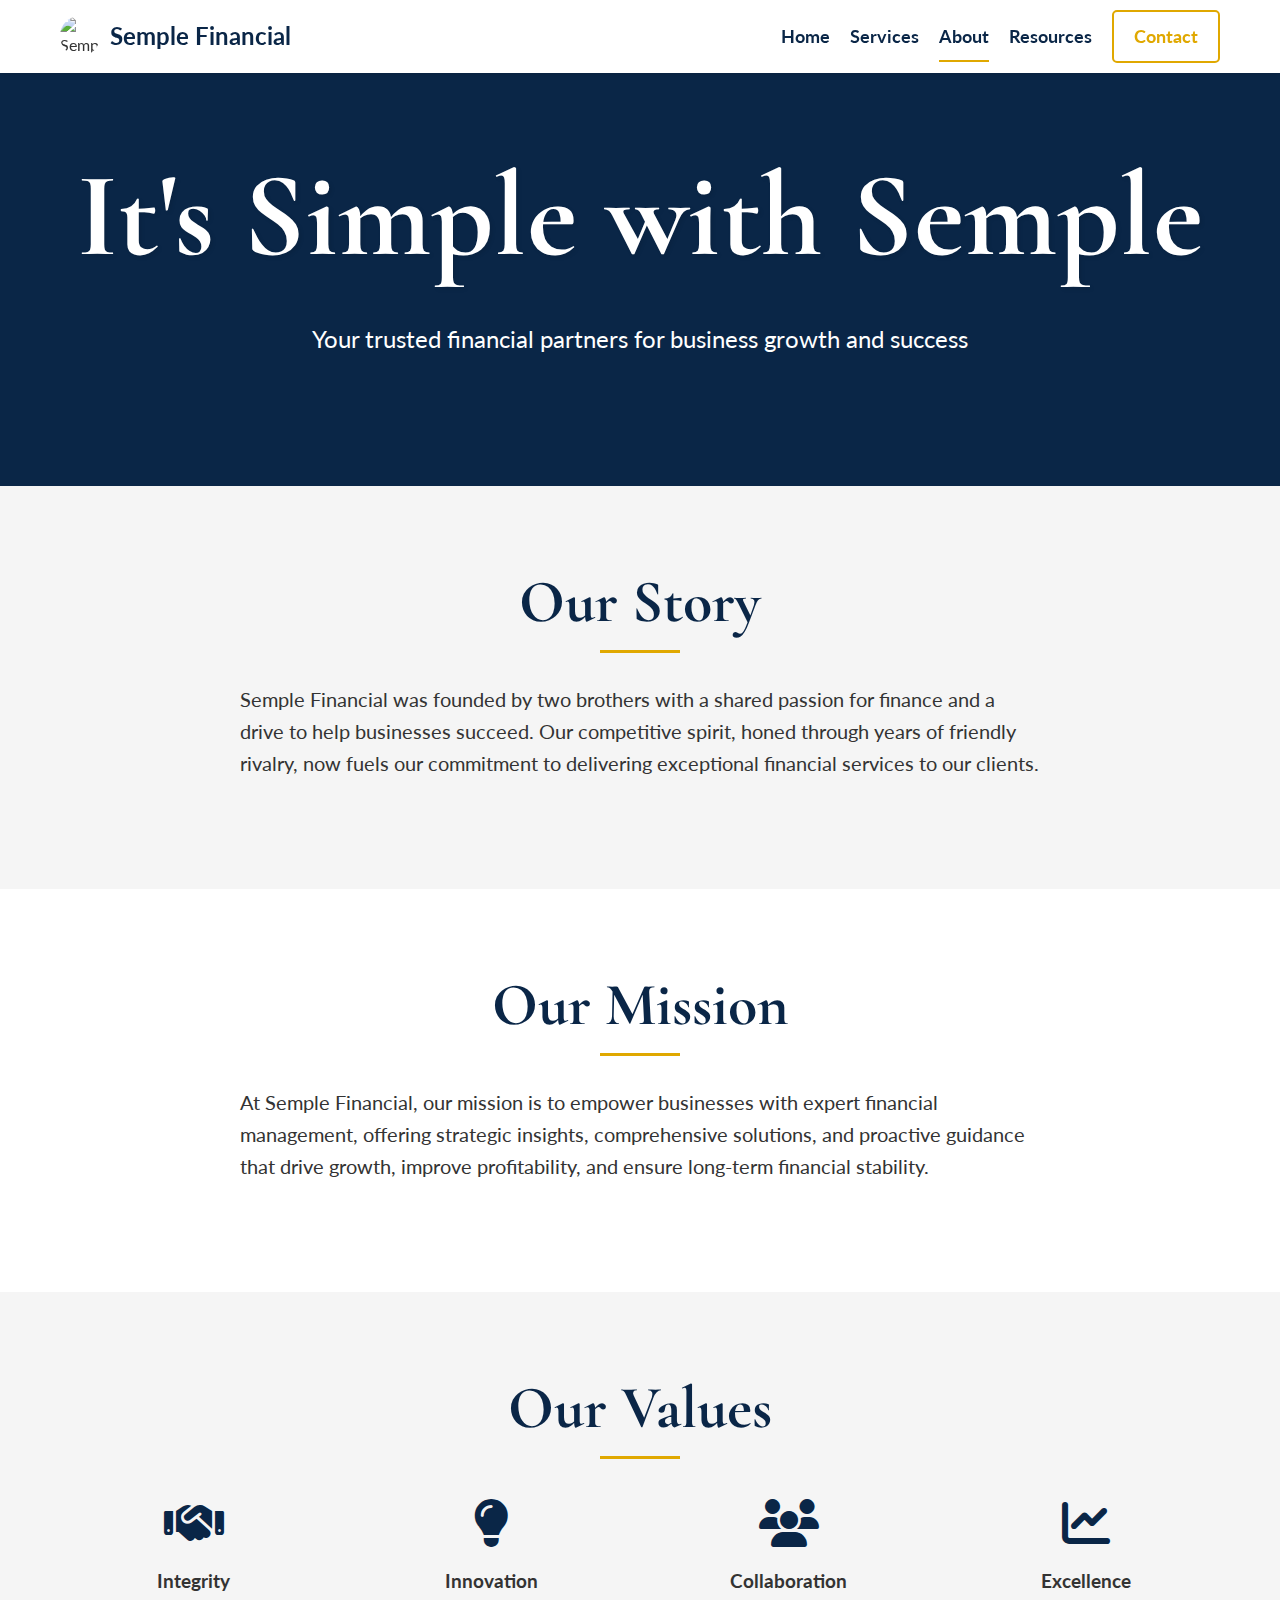
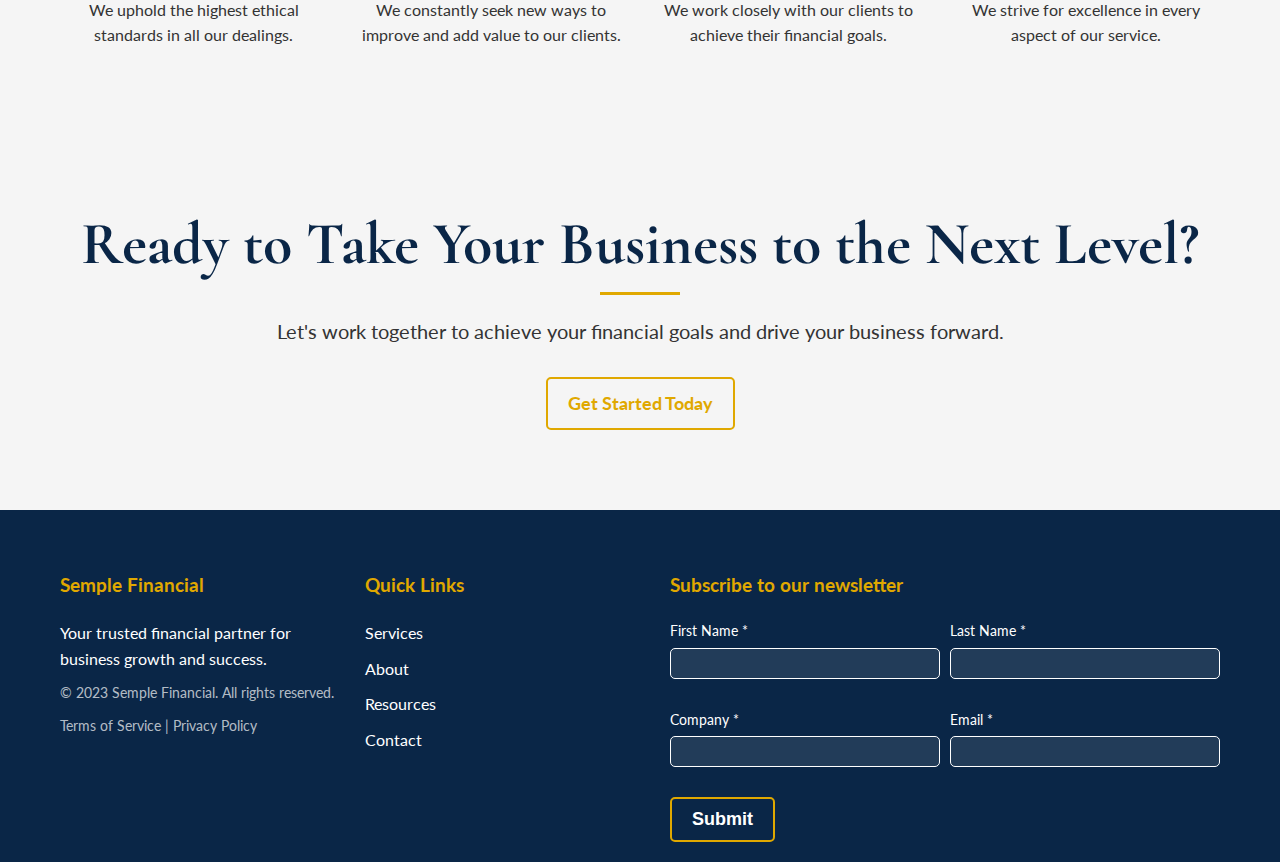
==== commit 006d6413: "Add files via upload" ====
--- a/about.html
+++ b/about.html
@@ -9,7 +9,7 @@
     <link rel="stylesheet" href="styles.css">
     <link rel="stylesheet" href="https://cdnjs.cloudflare.com/ajax/libs/font-awesome/6.1.1/css/all.min.css">
 </head>
-<body>
+<body class="about-page">
     <header>
         <div class="container">
             <a href="index.html" class="logo-container">
@@ -29,35 +29,32 @@
     </header>
 
     <main>
-        <section id="hero">
+        <section id="hero" class="bg-white">
             <div class="container">
                 <h1 class="hero-title">It's Simple with Semple</h1>
                 <p class="hero-subtitle">Your trusted financial partners for business growth and success</p>
             </div>
         </section>
 
-        <section id="our-story">
+        <section id="our-story" class="bg-white">
             <div class="container">
                 <h2 class="section-title">Our Story</h2>
                 <div class="about-content">
-                    <div class="about-text">
-                        <p class="section-description">Semple Financial was founded by two brothers with a shared passion for finance and a drive to help businesses succeed. Our competitive spirit, honed through years of friendly rivalry, now fuels our commitment to delivering exceptional financial services to our clients.</p>
-                    </div>
-                    <div class="about-image">
-                        <img src="path/to/founders-image.jpg" alt="Semple Financial Founders">
-                    </div>
+                    <p class="section-description">Semple Financial was founded by two brothers with a shared passion for finance and a drive to help businesses succeed. Our competitive spirit, honed through years of friendly rivalry, now fuels our commitment to delivering exceptional financial services to our clients.</p>
                 </div>
             </div>
         </section>
 
-        <section id="our-mission">
+        <section id="our-mission" class="bg-gray">
             <div class="container">
                 <h2 class="section-title">Our Mission</h2>
-                <p class="section-description">At Semple Financial, our mission is to empower businesses with expert financial management, offering strategic insights, comprehensive solutions, and proactive guidance that drive growth, improve profitability, and ensure long-term financial stability.</p>
+                <div class="mission-content">
+                    <p class="section-description">At Semple Financial, our mission is to empower businesses with expert financial management, offering strategic insights, comprehensive solutions, and proactive guidance that drive growth, improve profitability, and ensure long-term financial stability.</p>
+                </div>
             </div>
         </section>
 
-        <section id="our-values">
+        <section id="our-values" class="bg-white">
             <div class="container">
                 <h2 class="section-title">Our Values</h2>
                 <div class="values-grid">
@@ -85,25 +82,7 @@
             </div>
         </section>
 
-        <section id="team">
-            <div class="container">
-                <h2 class="section-title">Our Team</h2>
-                <div class="team-grid">
-                    <div class="team-member">
-                        <img src="path/to/team-member-1.jpg" alt="John Semple">
-                        <h3>John Semple</h3>
-                        <p>Co-Founder & CFO Specialist</p>
-                    </div>
-                    <div class="team-member">
-                        <img src="path/to/team-member-2.jpg" alt="Michael Semple">
-                        <h3>Michael Semple</h3>
-                        <p>Co-Founder & Financial Strategist</p>
-                    </div>
-                </div>
-            </div>
-        </section>
-
-        <section id="cta">
+        <section id="cta" class="bg-gray">
             <div class="container">
                 <h2 class="section-title">Ready to Take Your Business to the Next Level?</h2>
                 <p class="section-description">Let's work together to achieve your financial goals and drive your business forward.</p>
@@ -118,29 +97,43 @@
                 <div class="footer-section">
                     <h3>Semple Financial</h3>
                     <p>Your trusted financial partner for business growth and success.</p>
+                    <p class="footer-bottom-text">&copy; 2023 Semple Financial. All rights reserved.</p>
+                    <p class="footer-bottom-text"><a href="terms-of-service.html" class="footer-link">Terms of Service</a> | <a href="privacy-policy.html" class="footer-link">Privacy Policy</a></p>
                 </div>
                 <div class="footer-section">
                     <h3>Quick Links</h3>
                     <ul>
                         <li><a href="services.html">Services</a></li>
                         <li><a href="about.html">About</a></li>
-                        <li><a href="faq.html">FAQ</a></li>
-                        <li><a href="blog.html">Blog</a></li>
+                        <li><a href="resources.html">Resources</a></li>
                         <li><a href="contact.html">Contact</a></li>
                     </ul>
                 </div>
-                <div class="footer-section">
-                    <h3>Contact Us</h3>
-                    <p>123 Financial Street, Suite 100<br>Cityville, State 12345</p>
-                    <p>Phone: (123) 456-7890<br>Email: info@semplecfo.com</p>
-                </div>
-            </div>
-            <div class="footer-bottom">
-                <p>&copy; 2023 Semple Financial. All rights reserved.</p>
-                <div class="social-links">
-                    <a href="#" target="_blank"><i class="fab fa-linkedin"></i></a>
-                    <a href="#" target="_blank"><i class="fab fa-twitter"></i></a>
-                    <a href="#" target="_blank"><i class="fab fa-facebook"></i></a>
+                <div class="footer-section newsletter">
+                    <h3>Subscribe to our newsletter</h3>
+                    <form id="newsletter-form">
+                        <div class="form-row">
+                            <div class="form-group">
+                                <label for="first-name">First Name *</label>
+                                <input type="text" id="first-name" name="first-name" required>
+                            </div>
+                            <div class="form-group">
+                                <label for="last-name">Last Name *</label>
+                                <input type="text" id="last-name" name="last-name" required>
+                            </div>
+                        </div>
+                        <div class="form-row">
+                            <div class="form-group">
+                                <label for="company">Company *</label>
+                                <input type="text" id="company" name="company" required>
+                            </div>
+                            <div class="form-group">
+                                <label for="email">Email *</label>
+                                <input type="email" id="email" name="email" required>
+                            </div>
+                        </div>
+                        <button type="submit" class="cta-button">Submit</button>
+                    </form>
                 </div>
             </div>
         </div>
--- a/styles.css
+++ b/styles.css
@@ -19,7 +19,23 @@
     font-family: 'Lato', sans-serif;
     line-height: 1.6;
     color: var(--text-color);
-    background-color: var(--background-color);
+    background-color: var(--primary-color);
+    position: relative;
+    z-index: 1;
+}
+
+body::before {
+    content: '';
+    position: fixed;
+    top: 0;
+    left: 0;
+    right: 0;
+    bottom: 0;
+    background-image: url('images/wavy-texture-navy.png');
+    background-size: cover;
+    background-position: center;
+    z-index: -1;
+    will-change: transform;
 }
 
 .container {
@@ -96,13 +112,27 @@
     color: var(--primary-color);
     text-decoration: none;
     font-weight: 700;
-    font-size: 18px; /* Increased from 16px to 18px */
+    font-size: 18px;
     transition: color 0.3s ease;
     padding: 10px 0;
 }
 
 nav ul li a:hover {
     color: var(--accent-color);
+}
+
+nav ul li a.active:not(.cta-button) {
+    position: relative;
+}
+
+nav ul li a.active:not(.cta-button)::after {
+    content: '';
+    position: absolute;
+    left: 0;
+    bottom: -5px;
+    width: 100%;
+    height: 2px;
+    background-color: var(--accent-color);
 }
 
 nav ul li:last-child {
@@ -116,23 +146,73 @@
     padding: 10px 20px;
     text-decoration: none;
     font-weight: 700;
-    font-size: 18px; /* Added font-size to match the other nav links */
+    font-size: 18px;
     border-radius: 5px;
     transition: background-color 0.3s ease, color 0.3s ease, border-color 0.3s ease;
     border: 2px solid var(--accent-color);
 }
 
-.cta-button:hover {
+.cta-button:hover, .cta-button.active {
     background-color: var(--accent-color);
     color: var(--secondary-color);
+    text-decoration: none;
+}
+
+.cta-button:active,
+.cta-button:focus {
+    text-decoration: none;
+    outline: none;
+}
+
+nav ul li a.cta-button.active::after {
+    content: none;
 }
 
 /* Hero section styles */
 #hero {
     background-color: var(--primary-color);
+    background-image: linear-gradient(rgba(10, 38, 71, 0.5), rgba(10, 38, 71, 0.5)), url('images/wavy-texture-navy.png');
+    background-size: cover;
+    background-position: center;
+    background-repeat: no-repeat;
+    background-attachment: fixed;
     color: var(--secondary-color);
     text-align: center;
     padding: 150px 0 100px;
+    position: relative;
+    overflow: hidden;
+}
+
+#hero::before {
+    content: '';
+    position: absolute;
+    top: 0;
+    left: 0;
+    right: 0;
+    bottom: 0;
+    background-image: inherit;
+    background-size: cover;
+    background-position: center;
+    z-index: -1;
+    will-change: transform;
+}
+
+.hero-title {
+    font-family: 'Cormorant Garamond', serif;
+    font-size: 120px;
+    font-weight: 700;
+    line-height: 1.1;
+    max-width: 1200px;
+    margin: 0 auto 40px;
+    color: var(--secondary-color);
+    text-shadow: 2px 2px 4px rgba(0, 0, 0, 0.1);
+    letter-spacing: 0.5px;
+}
+
+@media (max-width: 768px) {
+    .hero-title {
+        font-size: 60px;
+    }
 }
 
 /* Update the hero section button styles */
@@ -182,16 +262,17 @@
     padding: 30px;
     border-radius: 5px;
     text-align: center;
-    transition: transform 0.3s ease, border-color 0.3s ease;
-    border: 2px solid transparent;
+    transition: all 0.3s ease;
+    border: 2px solid transparent;  /* Add transparent border by default */
     display: flex;
     flex-direction: column;
     height: 100%;
 }
 
 #services-overview .service-item:hover {
-    transform: translateY(-5px);
-    border-color: var(--accent-color);
+    border-color: #D4AF37;  /* Gold color on hover */
+    transform: translateY(-5px);  /* Optional: slight lift effect */
+    box-shadow: 0 5px 15px rgba(0,0,0,0.1);  /* Optional: subtle shadow */
 }
 
 #services-overview .service-item i {
@@ -235,29 +316,37 @@
 
 /* Footer styles */
 footer {
-    background-color: var(--primary-color);
-    color: var(--secondary-color);
+    background-color: #0A2647;
+    color: #FFFFFF;
     padding: 60px 0 20px;
 }
 
 .footer-content {
     display: flex;
     justify-content: space-between;
-    margin-bottom: 40px;
+    flex-wrap: wrap;
+    gap: 30px;
 }
 
 .footer-section {
     flex: 1;
-    margin-right: 40px;
+    min-width: 200px;
+}
+
+.footer-section.newsletter {
+    flex: 2;
+    min-width: 300px;
 }
 
 .footer-section h3 {
-    margin-bottom: 20px;
-    color: var(--accent-color);
+    color: #E0A800;
+    margin-bottom: 20px;
+    font-size: 1.2em;
 }
 
 .footer-section ul {
     list-style: none;
+    padding: 0;
 }
 
 .footer-section ul li {
@@ -265,27 +354,78 @@
 }
 
 .footer-section ul li a {
-    color: var(--secondary-color);
+    color: #FFFFFF;
     text-decoration: none;
 }
 
+.linkedin-icon {
+    font-size: 24px;
+    color: #FFFFFF;
+    margin-top: 20px;
+    display: inline-block;
+}
+
+#newsletter-form .form-row {
+    display: flex;
+    gap: 10px;
+    margin-bottom: 10px;
+}
+
+#newsletter-form .form-group {
+    flex: 1;
+}
+
+#newsletter-form label {
+    display: block;
+    margin-bottom: 3px;
+    font-size: 0.8em;
+    color: #FFFFFF;
+}
+
+#newsletter-form input {
+    width: 100%;
+    padding: 6px;
+    border: 1px solid #FFFFFF;
+    background-color: rgba(255, 255, 255, 0.1);
+    color: #FFFFFF;
+    font-size: 0.9em;
+}
+
+#newsletter-form input::placeholder {
+    color: rgba(255, 255, 255, 0.7);
+}
+
+.submit-btn {
+    background-color: #E0A800;
+    color: #0A2647;
+    border: none;
+    padding: 8px 16px;
+    cursor: pointer;
+    font-size: 0.9em;
+    font-weight: bold;
+    transition: background-color 0.3s ease;
+}
+
+.submit-btn:hover {
+    background-color: #FFD700;
+}
+
 .footer-bottom {
+    margin-top: 40px;
+    text-align: center;
     border-top: 1px solid rgba(255, 255, 255, 0.1);
     padding-top: 20px;
-    display: flex;
-    justify-content: space-between;
-    align-items: center;
-}
-
-.social-links a {
-    color: var(--secondary-color);
-    font-size: 24px;
-    margin-left: 20px;
-    transition: color 0.3s ease;
-}
-
-.social-links a:hover {
-    color: var(--accent-color);
+}
+
+@media (max-width: 768px) {
+    .footer-content {
+        flex-direction: column;
+    }
+
+    #newsletter-form .form-row {
+        flex-direction: column;
+        gap: 10px;
+    }
 }
 
 /* Responsive styles */
@@ -316,7 +456,11 @@
 
 /* Services page styles */
 #services-hero {
-    background-color: var(--primary-color);
+    background-color: var(--primary-color); /* Fallback color */
+    background-image: url('images/angular-texture-navy.png');
+    background-size: cover;
+    background-position: center;
+    background-repeat: no-repeat;
     color: var(--secondary-color);
     text-align: center;
     padding: 150px 0 100px;
@@ -603,26 +747,74 @@
     gap: 30px;
     margin-top: 40px;
     margin-bottom: 40px;
+    flex-wrap: wrap; /* Added to allow wrapping */
 }
 
 .resource-item {
     background-color: var(--background-color);
-    padding: 20px;
+    padding: 40px;
+    border-radius: 8px;
+    text-align: left;
+    flex-basis: calc(33.333% - 20px);
+    max-width: 400px;
+    position: relative;
+    display: flex;
+    flex-direction: column;
+}
+
+.resource-item .button-container {
+    margin-top: auto;
+    text-align: center;
+    padding-top: 20px;
+}
+
+.resource-item .cta-button {
+    display: inline-block;
+    background-color: transparent;
+    color: var(--accent-color);
+    padding: 10px 20px;
+    text-decoration: none;
+    font-weight: 700;
+    font-size: 18px;
     border-radius: 5px;
-    text-align: center;
-    flex-basis: calc(50% - 15px);
-    max-width: 300px;
+    transition: background-color 0.3s ease, color 0.3s ease;
+    border: 2px solid var(--accent-color);
+}
+
+.resource-item .cta-button:hover {
+    background-color: var(--accent-color);
+    color: var(--secondary-color);
+}
+
+/* New style for the article label */
+.resource-item::before {
+    content: 'Article';
+    position: absolute;
+    top: 20px;
+    left: 20px;
+    font-size: 14px;
+    color: var(--secondary-color); /* Changed to white */
+    font-weight: 600;
+    background-color: var(--primary-color); /* Added navy background */
+    padding: 4px 12px; /* Added padding */
+    border-radius: 4px; /* Added rounded corners */
 }
 
 .resource-item i {
-    font-size: 48px;
-    color: var(--primary-color);
-    margin-bottom: 20px;
+    font-size: 56px;
+    color: var(--primary-color);
+    margin: 40px 0 25px; /* Increased top margin to make room for Article text */
 }
 
 .resource-item h3 {
     color: var(--primary-color);
-    margin-bottom: 10px;
+    margin-bottom: 15px;
+    font-size: 24px; /* Added font size */
+}
+
+.resource-item p {
+    font-size: 18px; /* Increased from 16px */
+    margin-bottom: 15px;
 }
 
 /* Update the alternating backgrounds */
@@ -810,12 +1002,12 @@
     }
 
     .main-nav {
+        display: none;
         position: absolute;
         top: 100%;
         left: 0;
         width: 100%;
         background-color: var(--secondary-color);
-        display: none;
         padding: 20px;
         box-shadow: 0 5px 5px rgba(0, 0, 0, 0.1);
     }
@@ -840,6 +1032,10 @@
     .cta-button {
         display: inline-block;
         margin-top: 10px;
+    }
+
+    header {
+        position: relative;
     }
 }
 
@@ -938,15 +1134,22 @@
 }
 
 .contact-grid {
-    display: grid;
-    grid-template-columns: 1fr 1fr;
+    display: flex;
+    justify-content: space-between;
+    align-items: flex-start;
     gap: 50px;
+}
+
+.contact-info, #contact-form form {
+    flex: 1;
 }
 
 .contact-info h2,
 #contact-form form h2 {
     color: var(--primary-color);
     margin-bottom: 20px;
+    font-size: 24px;
+    margin-top: 0; /* Add this line */
 }
 
 .contact-details {
@@ -989,7 +1192,7 @@
 
 @media (max-width: 768px) {
     .contact-grid {
-        grid-template-columns: 1fr;
+        flex-direction: column;
     }
 }
 
@@ -1102,3 +1305,376 @@
     margin-bottom: 15px;
 }
 
+/* Mobile styles */
+@media (max-width: 768px) {
+    header .container {
+        flex-wrap: wrap;
+        justify-content: space-between;
+        align-items: center;
+    }
+
+    .logo-container {
+        order: 1;
+        margin-right: auto;
+    }
+
+    .mobile-menu-toggle {
+        order: 2;
+        display: block;
+        background: none;
+        border: none;
+        font-size: 24px;
+        color: var(--primary-color);
+        cursor: pointer;
+        padding: 10px;
+    }
+
+    .main-nav {
+        order: 3;
+        width: 100%;
+        display: none;
+    }
+
+    .main-nav.active {
+        display: block;
+    }
+
+    .main-nav ul {
+        flex-direction: column;
+        align-items: flex-start;
+    }
+
+    .main-nav ul li {
+        margin: 10px 0;
+    }
+
+    .main-nav ul li:last-child {
+        margin-left: 0;
+    }
+
+    .cta-button {
+        display: inline-block;
+        margin-top: 10px;
+    }
+
+    /* Fix for logo on mobile */
+    .logo-icon {
+        width: 30px;
+        height: 30px;
+        min-width: 30px;
+        object-fit: contain;
+    }
+}
+
+.hero-cta {
+    margin-top: 20px;
+    font-size: 18px;
+    padding: 12px 30px;
+}
+
+/* Add this new style for the services page hero */
+.services-page #hero {
+    background-color: var(--primary-color);
+    background-image: linear-gradient(rgba(10, 38, 71, 0.7), rgba(10, 38, 71, 0.7)), url('images/angular-texture-navy.png');
+    background-size: cover;
+    background-position: center;
+    background-repeat: no-repeat;
+    background-attachment: fixed;
+    color: var(--secondary-color);
+    text-align: center;
+    padding: 150px 0 100px;
+    position: relative;
+    overflow: hidden;
+}
+
+#hero, footer {
+    position: relative;
+    z-index: 1;
+}
+
+#hero::before, footer::before {
+    content: none;
+}
+
+/* Add this new style for the about page hero */
+.about-page #hero {
+    background-color: var(--primary-color); /* Fallback color */
+    background-image: linear-gradient(rgba(10, 38, 71, 0.7), rgba(10, 38, 71, 0.7)), url('images/marble-texture.png');
+    background-size: cover;
+    background-position: center;
+    background-repeat: no-repeat;
+    background-attachment: fixed;
+    color: var(--secondary-color);
+    text-align: center;
+    padding: 150px 0 100px;
+    position: relative;
+    overflow: hidden;
+}
+
+/* Add this new style for the contact page hero */
+.contact-page #hero {
+    background-color: var(--primary-color); /* Fallback color */
+    background-image: linear-gradient(rgba(10, 38, 71, 0.7), rgba(10, 38, 71, 0.7)), url('images/marble2-texture.png');
+    background-size: cover;
+    background-position: center top; /* Changed from center bottom to center top */
+    background-repeat: no-repeat;
+    background-attachment: fixed;
+    color: var(--secondary-color);
+    text-align: center;
+    padding: 150px 0 100px;
+    position: relative;
+    overflow: hidden;
+}
+
+.parallax-wrapper {
+    position: fixed;
+    top: 0;
+    left: 0;
+    right: 0;
+    bottom: 0;
+    z-index: -1;
+    overflow: hidden;
+}
+
+.parallax-background {
+    background-image: url('images/marble2-texture.png');
+    background-size: cover;
+    background-position: center;
+    position: absolute;
+    top: -50%;
+    left: -50%;
+    right: -50%;
+    bottom: -50%;
+    z-index: -1;
+    will-change: transform;
+}
+
+#hero {
+    position: relative;
+    z-index: 1;
+    background-color: rgba(10, 38, 71, 0.7);
+}
+
+/* Add this new style for the resources page hero */
+.resources-page #hero {
+    background-color: var(--primary-color); /* Fallback color */
+    background-image: linear-gradient(rgba(10, 38, 71, 0.7), rgba(10, 38, 71, 0.7)), url('images/hex-design.png');
+    background-size: cover;
+    background-position: center;
+    background-repeat: no-repeat;
+    background-attachment: fixed;
+    color: var(--secondary-color);
+    text-align: center;
+    padding: 150px 0 100px;
+    position: relative;
+    overflow: hidden;
+}
+
+.mission-content {
+    display: flex;
+    align-items: center;
+    gap: 40px;
+}
+
+.mission-image {
+    flex: 1;
+    max-width: 400px;
+}
+
+.mission-image img {
+    width: 100%;
+    height: auto;
+    border-radius: 8px;
+}
+
+.mission-text {
+    flex: 1;
+}
+
+@media (max-width: 768px) {
+    .mission-content {
+        flex-direction: column;
+    }
+
+    .mission-image {
+        max-width: 100%;
+        margin-bottom: 20px;
+    }
+}
+
+.footer-link {
+    color: #FFFFFF;
+    text-decoration: none;
+}
+
+.footer-link:hover {
+    text-decoration: underline;
+}
+
+.footer-section h3,
+.footer-section p,
+.footer-section ul li a,
+#newsletter-form label,
+#newsletter-form input,
+.submit-btn {
+    font-family: 'Lato', sans-serif;
+}
+
+#newsletter-form label {
+    font-size: 14px;
+    font-weight: 400;
+    margin-bottom: 5px;
+}
+
+#newsletter-form input {
+    font-size: 14px;
+}
+
+.submit-btn {
+    font-size: 16px;
+    font-weight: 700;
+}
+
+footer .cta-button {
+    background-color: transparent;
+    color: var(--secondary-color);
+    border: 2px solid var(--accent-color);
+}
+
+footer .cta-button:hover {
+    background-color: var(--accent-color);
+    color: var(--primary-color);
+}
+
+.footer-bottom-text {
+    margin-top: 10px;
+    font-size: 0.9em;
+    color: rgba(255, 255, 255, 0.7);
+}
+
+.footer-bottom-text .footer-link {
+    color: rgba(255, 255, 255, 0.7);
+}
+
+.footer-bottom-text .footer-link:hover {
+    color: var(--accent-color);
+}
+
+/* Remove the general ::before content */
+.resource-item::before {
+    content: 'Article';
+    position: absolute;
+    top: 20px;
+    left: 20px;
+    font-size: 14px;
+    color: var(--secondary-color); /* Changed to white */
+    font-weight: 600;
+    background-color: var(--primary-color); /* Added navy background */
+    padding: 4px 12px; /* Added padding */
+    border-radius: 4px; /* Added rounded corners */
+}
+
+/* Add specific style for the newsletter item */
+.resource-item:nth-child(2)::before {
+    content: 'Newsletter';
+}
+
+/* Article page styles */
+.article-page main {
+    padding-top: 100px;
+    background-color: var(--secondary-color);
+}
+
+.article-content {
+    max-width: 800px;
+    margin: 0 auto;
+    padding: 40px 20px;
+}
+
+.article-header {
+    margin-bottom: 40px;
+    text-align: center;
+}
+
+.article-type {
+    display: inline-block;
+    background-color: var(--primary-color);
+    color: var(--secondary-color);
+    padding: 4px 12px;
+    border-radius: 4px;
+    font-size: 14px;
+    font-weight: 600;
+    margin-bottom: 20px;
+}
+
+.article-title {
+    font-family: 'Cormorant Garamond', serif;
+    font-size: 48px;
+    color: var(--primary-color);
+    margin-bottom: 20px;
+    line-height: 1.2;
+}
+
+.article-meta {
+    color: #666;
+    font-size: 14px;
+}
+
+.article-meta span {
+    margin: 0 10px;
+}
+
+.article-body {
+    font-size: 18px;
+    line-height: 1.8;
+    color: var(--text-color);
+    margin-bottom: 60px;
+}
+
+.article-body h2 {
+    font-size: 32px;
+    color: var(--primary-color);
+    margin: 40px 0 20px;
+}
+
+.article-body p {
+    margin-bottom: 20px;
+}
+
+.article-body ul, 
+.article-body ol {
+    margin: 20px 0;
+    padding-left: 20px;
+}
+
+.article-footer {
+    border-top: 1px solid #eee;
+    padding-top: 40px;
+    margin-top: 60px;
+}
+
+.cta-section {
+    text-align: center;
+    background-color: var(--background-color);
+    padding: 40px;
+    border-radius: 8px;
+}
+
+.cta-section h2 {
+    color: var(--primary-color);
+    margin-bottom: 20px;
+}
+
+.cta-section p {
+    margin-bottom: 30px;
+}
+
+@media (max-width: 768px) {
+    .article-title {
+        font-size: 36px;
+    }
+    
+    .article-body {
+        font-size: 16px;
+    }
+}
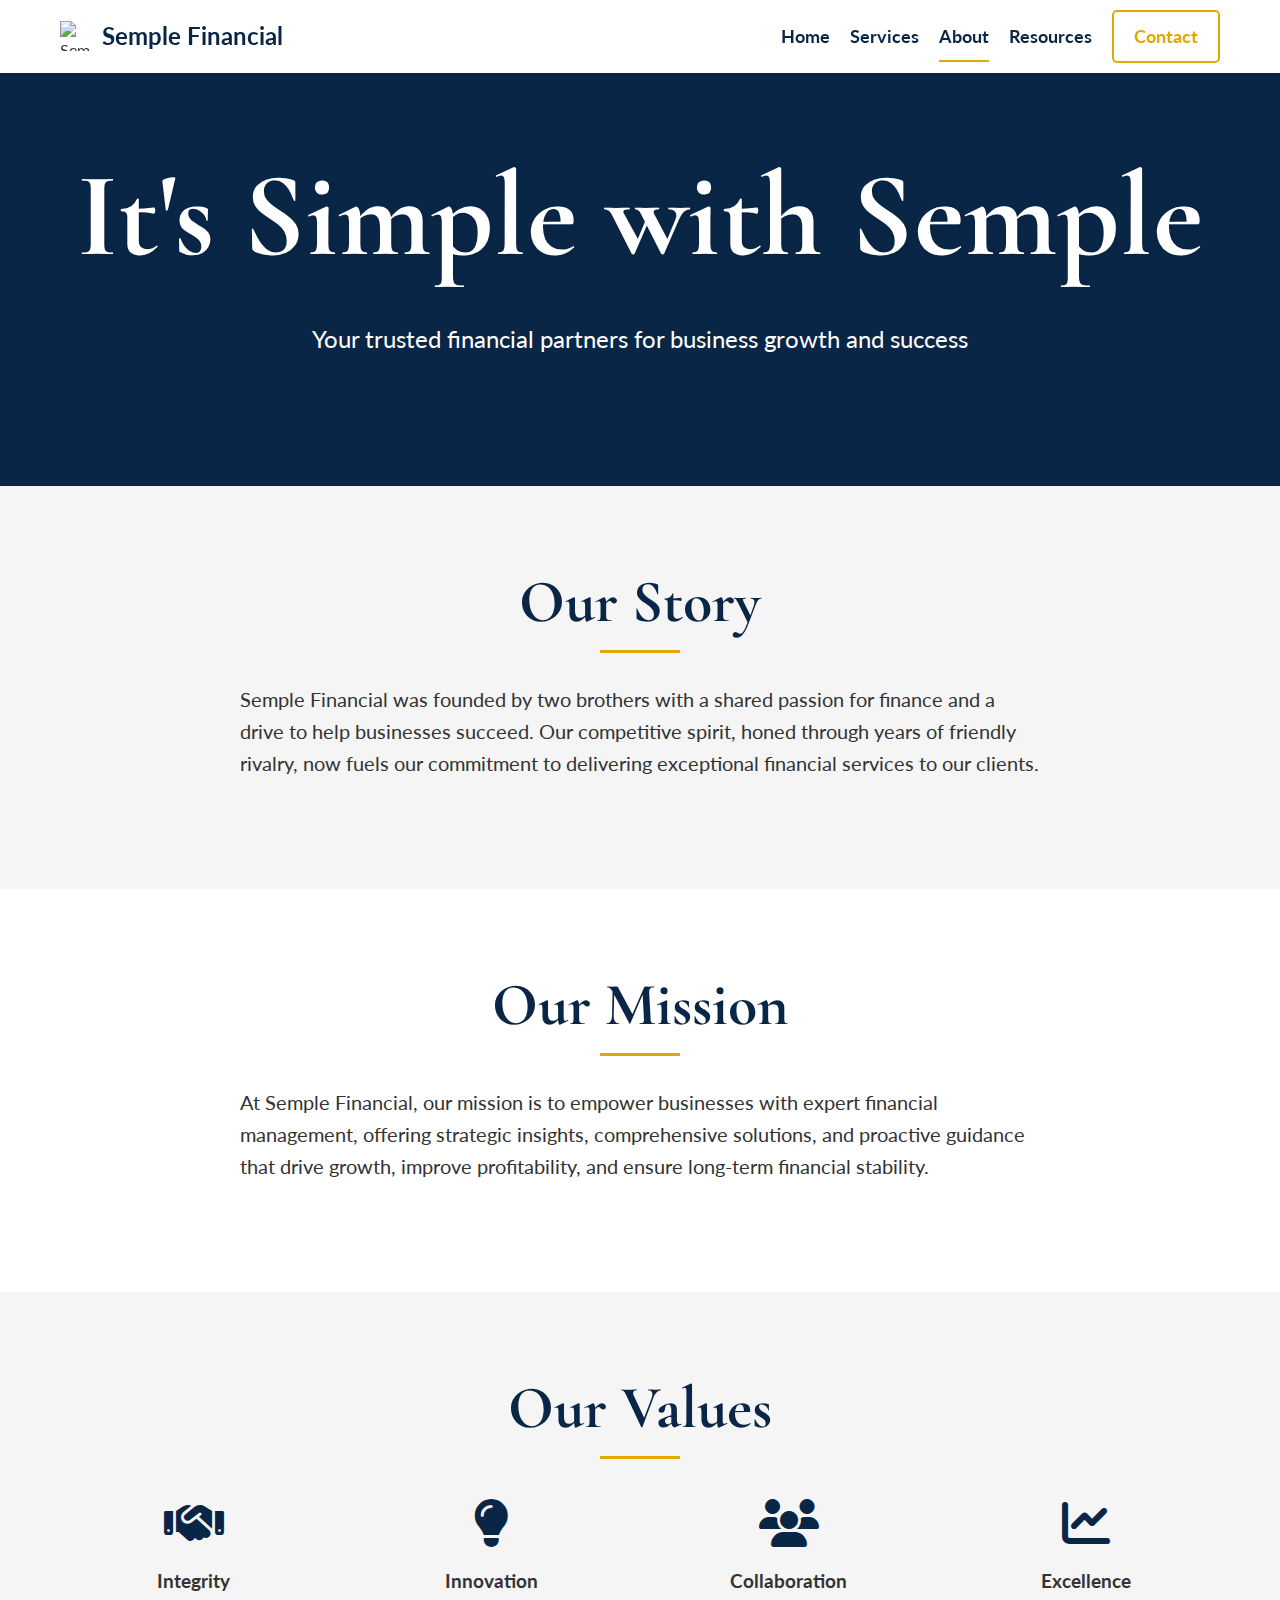
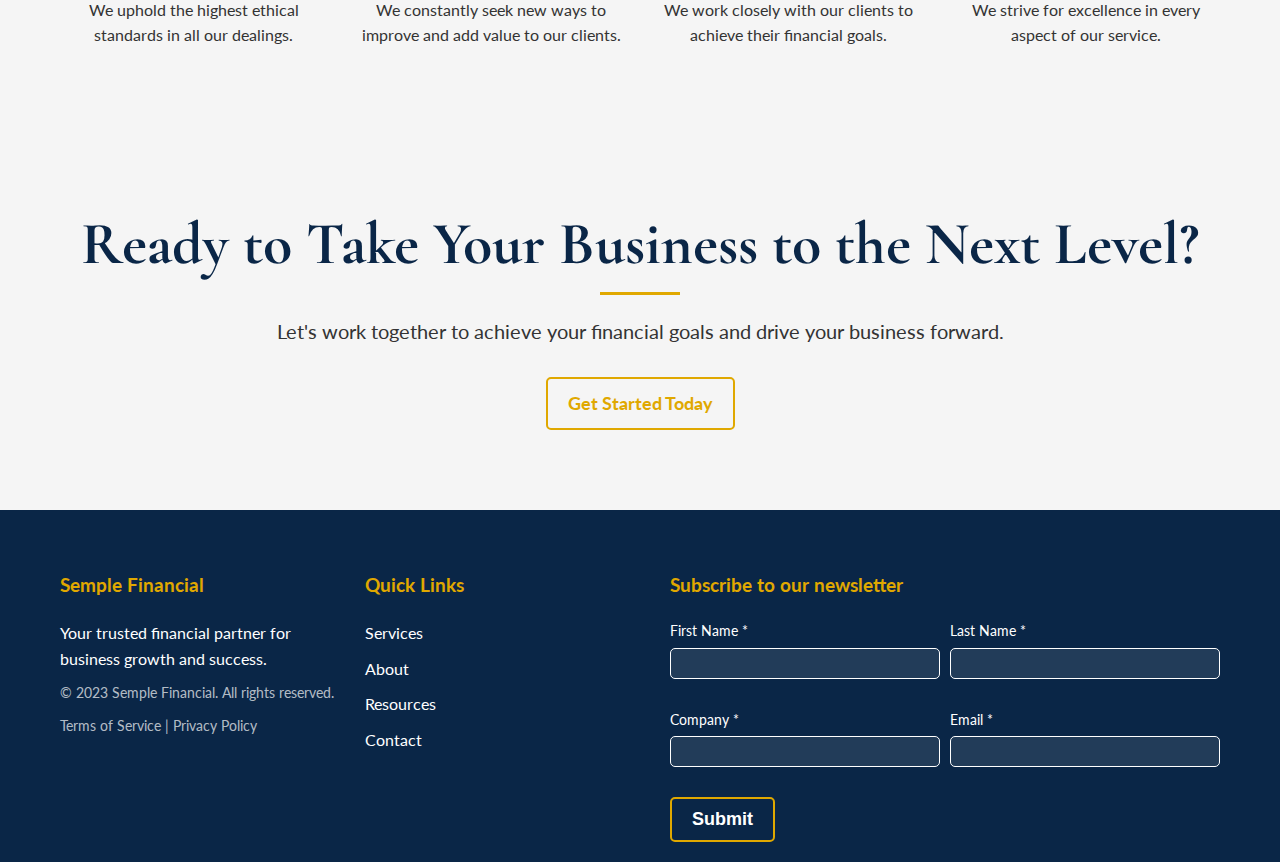
==== commit 25d84f81: "Add files via upload" ====
--- a/about.html
+++ b/about.html
@@ -16,7 +16,10 @@
                 <img src="images/Slogo.png" alt="Semple Financial Logo" class="logo-icon">
                 <span class="company-name">Semple Financial</span>
             </a>
-            <nav>
+            <button class="mobile-menu-toggle">
+                <i class="fas fa-bars"></i>
+            </button>
+            <nav class="main-nav">
                 <ul>
                     <li><a href="index.html">Home</a></li>
                     <li><a href="services.html">Services</a></li>
@@ -111,7 +114,7 @@
                 </div>
                 <div class="footer-section newsletter">
                     <h3>Subscribe to our newsletter</h3>
-                    <form id="newsletter-form">
+                    <form id="newsletter-form" action="https://formspree.io/f/xrbgerbz" method="POST">
                         <div class="form-row">
                             <div class="form-group">
                                 <label for="first-name">First Name *</label>
--- a/styles.css
+++ b/styles.css
@@ -66,6 +66,7 @@
     text-decoration: none;
     color: inherit;
     transition: opacity 0.3s ease;
+    gap: 12px;
 }
 
 .logo-container:hover {
@@ -73,11 +74,13 @@
 }
 
 .logo-icon {
-    width: 40px;
-    height: 40px;
-    object-fit: cover;
-    border-radius: 50%;
-    margin-right: 10px;
+    width: 30px;
+    height: 30px;
+    min-width: 30px;
+    object-fit: contain;
+    display: block;
+    max-width: 100%;
+    margin-right: 0; /* Remove margin-right since we're using gap */
 }
 
 .logo-icon span {
@@ -96,6 +99,7 @@
     font-size: 24px;
     font-weight: bold;
     color: var(--primary-color);
+    padding-left: 0; /* Remove any padding */
 }
 
 nav ul {
@@ -175,7 +179,7 @@
     background-size: cover;
     background-position: center;
     background-repeat: no-repeat;
-    background-attachment: fixed;
+    background-attachment: scroll; /* Changed from fixed for mobile */
     color: var(--secondary-color);
     text-align: center;
     padding: 150px 0 100px;
@@ -993,23 +997,42 @@
     font-size: 24px;
     color: var(--primary-color);
     cursor: pointer;
+    padding: 10px;
 }
 
 /* Responsive styles */
 @media (max-width: 768px) {
+    header .container {
+        display: flex;
+        justify-content: space-between;
+        align-items: center;
+        padding: 10px 20px;
+        position: relative; /* Added */
+    }
+
+    .logo-container {
+        margin-right: 0;
+    }
+
     .mobile-menu-toggle {
         display: block;
+        position: absolute; /* Added */
+        right: 20px; /* Added */
+        top: 50%; /* Added */
+        transform: translateY(-50%); /* Added */
+        z-index: 2; /* Added */
     }
 
     .main-nav {
         display: none;
+        width: 100%;
         position: absolute;
         top: 100%;
         left: 0;
-        width: 100%;
         background-color: var(--secondary-color);
         padding: 20px;
         box-shadow: 0 5px 5px rgba(0, 0, 0, 0.1);
+        text-align: center; /* Added */
     }
 
     .main-nav.active {
@@ -1018,11 +1041,18 @@
 
     .main-nav ul {
         flex-direction: column;
-        align-items: flex-start;
+        align-items: center; /* Changed from flex-start to center */
     }
 
     .main-nav ul li {
         margin: 10px 0;
+        width: 100%;
+        text-align: center; /* Added */
+    }
+
+    .main-nav ul li a {
+        display: inline-block; /* Added */
+        width: auto; /* Added */
     }
 
     .main-nav ul li:last-child {
@@ -1034,8 +1064,45 @@
         margin-top: 10px;
     }
 
-    header {
-        position: relative;
+    /* Fix for logo on mobile */
+    .logo-icon {
+        width: 30px;
+        height: 30px;
+        min-width: 30px;
+        object-fit: contain;
+    }
+
+    /* Resource items on mobile */
+    .resources-preview {
+        flex-direction: column;
+        gap: 20px;
+        padding: 0 20px;
+        align-items: center; /* Added to center items */
+    }
+
+    .resource-item {
+        flex-basis: 100% !important;
+        max-width: 100% !important;
+        margin: 0;
+        width: calc(100% - 40px); /* Added to account for padding */
+        box-sizing: border-box;
+    }
+
+    .resource-item h3 {
+        font-size: 20px;
+        margin-bottom: 10px;
+        padding: 0; /* Remove padding to prevent offset */
+    }
+
+    .resource-item p {
+        font-size: 16px;
+        margin-bottom: 15px;
+        padding: 0; /* Remove padding to prevent offset */
+    }
+
+    .resource-item i {
+        font-size: 40px;
+        margin: 30px 0 20px;
     }
 }
 
@@ -1379,7 +1446,7 @@
     background-size: cover;
     background-position: center;
     background-repeat: no-repeat;
-    background-attachment: fixed;
+    background-attachment: scroll; /* Changed from fixed for mobile */
     color: var(--secondary-color);
     text-align: center;
     padding: 150px 0 100px;
@@ -1403,7 +1470,7 @@
     background-size: cover;
     background-position: center;
     background-repeat: no-repeat;
-    background-attachment: fixed;
+    background-attachment: scroll; /* Changed from fixed for mobile */
     color: var(--secondary-color);
     text-align: center;
     padding: 150px 0 100px;
@@ -1418,7 +1485,7 @@
     background-size: cover;
     background-position: center top; /* Changed from center bottom to center top */
     background-repeat: no-repeat;
-    background-attachment: fixed;
+    background-attachment: scroll; /* Changed from fixed for mobile */
     color: var(--secondary-color);
     text-align: center;
     padding: 150px 0 100px;
@@ -1462,7 +1529,7 @@
     background-size: cover;
     background-position: center;
     background-repeat: no-repeat;
-    background-attachment: fixed;
+    background-attachment: scroll; /* Changed from fixed for mobile */
     color: var(--secondary-color);
     text-align: center;
     padding: 150px 0 100px;
@@ -1678,3 +1745,148 @@
         font-size: 16px;
     }
 }
+
+/* Mobile-specific styles */
+@media (max-width: 768px) {
+    /* Adjust hero title size */
+    .hero-title {
+        font-size: 48px !important;
+        padding: 0 20px;
+    }
+
+    /* Make service grid single column */
+    .services-grid {
+        grid-template-columns: 1fr !important;
+        padding: 0 20px;
+    }
+
+    /* Adjust resource items */
+    .resource-item {
+        flex-basis: 100% !important;
+        margin: 0 20px 20px;
+    }
+
+    /* Make sections more compact */
+    section {
+        padding: 40px 0 !important;
+    }
+
+    /* Adjust footer layout */
+    .footer-content {
+        flex-direction: column;
+        padding: 0 20px;
+    }
+
+    .footer-section {
+        width: 100%;
+        margin-bottom: 30px;
+    }
+
+    /* Make form inputs full width */
+    .form-row {
+        flex-direction: column;
+    }
+
+    .form-group {
+        width: 100%;
+        margin-bottom: 15px;
+    }
+
+    /* Adjust spacing for better mobile reading */
+    p, h2, h3 {
+        padding: 0 20px;
+    }
+
+    /* Make buttons more tappable */
+    .cta-button {
+        padding: 15px 30px;
+        width: calc(100% - 40px);
+        margin: 10px 20px;
+        text-align: center;
+    }
+
+    /* Header adjustments */
+    header {
+        position: fixed;
+        top: 0;
+        left: 0;
+        width: 100%;
+        background-color: var(--secondary-color);
+        z-index: 1000;
+    }
+
+    /* Main content adjustments */
+    main {
+        padding-top: 60px; /* Add padding to account for fixed header */
+    }
+
+    /* Hero section adjustments */
+    #hero {
+        padding-top: 120px; /* Increased padding to prevent content from being hidden */
+    }
+}
+
+/* Add smooth scrolling for better mobile experience */
+html {
+    scroll-behavior: smooth;
+}
+
+/* Improve touch targets */
+button, 
+a,
+input[type="submit"] {
+    min-height: 44px;
+    min-width: 44px;
+}
+
+/* Optimize images */
+img {
+    max-width: 100%;
+    height: auto;
+}
+
+/* Hero section backgrounds */
+.services-page #hero {
+    background-color: var(--primary-color);
+    background-image: linear-gradient(rgba(10, 38, 71, 0.7), rgba(10, 38, 71, 0.7)), url('images/angular-texture-navy.png') !important;
+    background-size: cover;
+    background-position: center;
+    background-repeat: no-repeat;
+    background-attachment: scroll;
+}
+
+.about-page #hero {
+    background-color: var(--primary-color);
+    background-image: linear-gradient(rgba(10, 38, 71, 0.7), rgba(10, 38, 71, 0.7)), url('images/marble-texture.png') !important;
+    background-size: cover;
+    background-position: center;
+    background-repeat: no-repeat;
+    background-attachment: scroll;
+}
+
+.resources-page #hero {
+    background-color: var(--primary-color);
+    background-image: linear-gradient(rgba(10, 38, 71, 0.7), rgba(10, 38, 71, 0.7)), url('images/hex-design.png') !important;
+    background-size: cover;
+    background-position: center;
+    background-repeat: no-repeat;
+    background-attachment: scroll;
+}
+
+.contact-page #hero {
+    background-color: var(--primary-color);
+    background-image: linear-gradient(rgba(10, 38, 71, 0.7), rgba(10, 38, 71, 0.7)), url('images/marble2-texture.png') !important;
+    background-size: cover;
+    background-position: center;
+    background-repeat: no-repeat;
+    background-attachment: scroll;
+}
+
+/* Ensure images work on mobile */
+@media (max-width: 768px) {
+    #hero {
+        background-attachment: scroll !important;
+        background-position: center !important;
+    }
+}
+
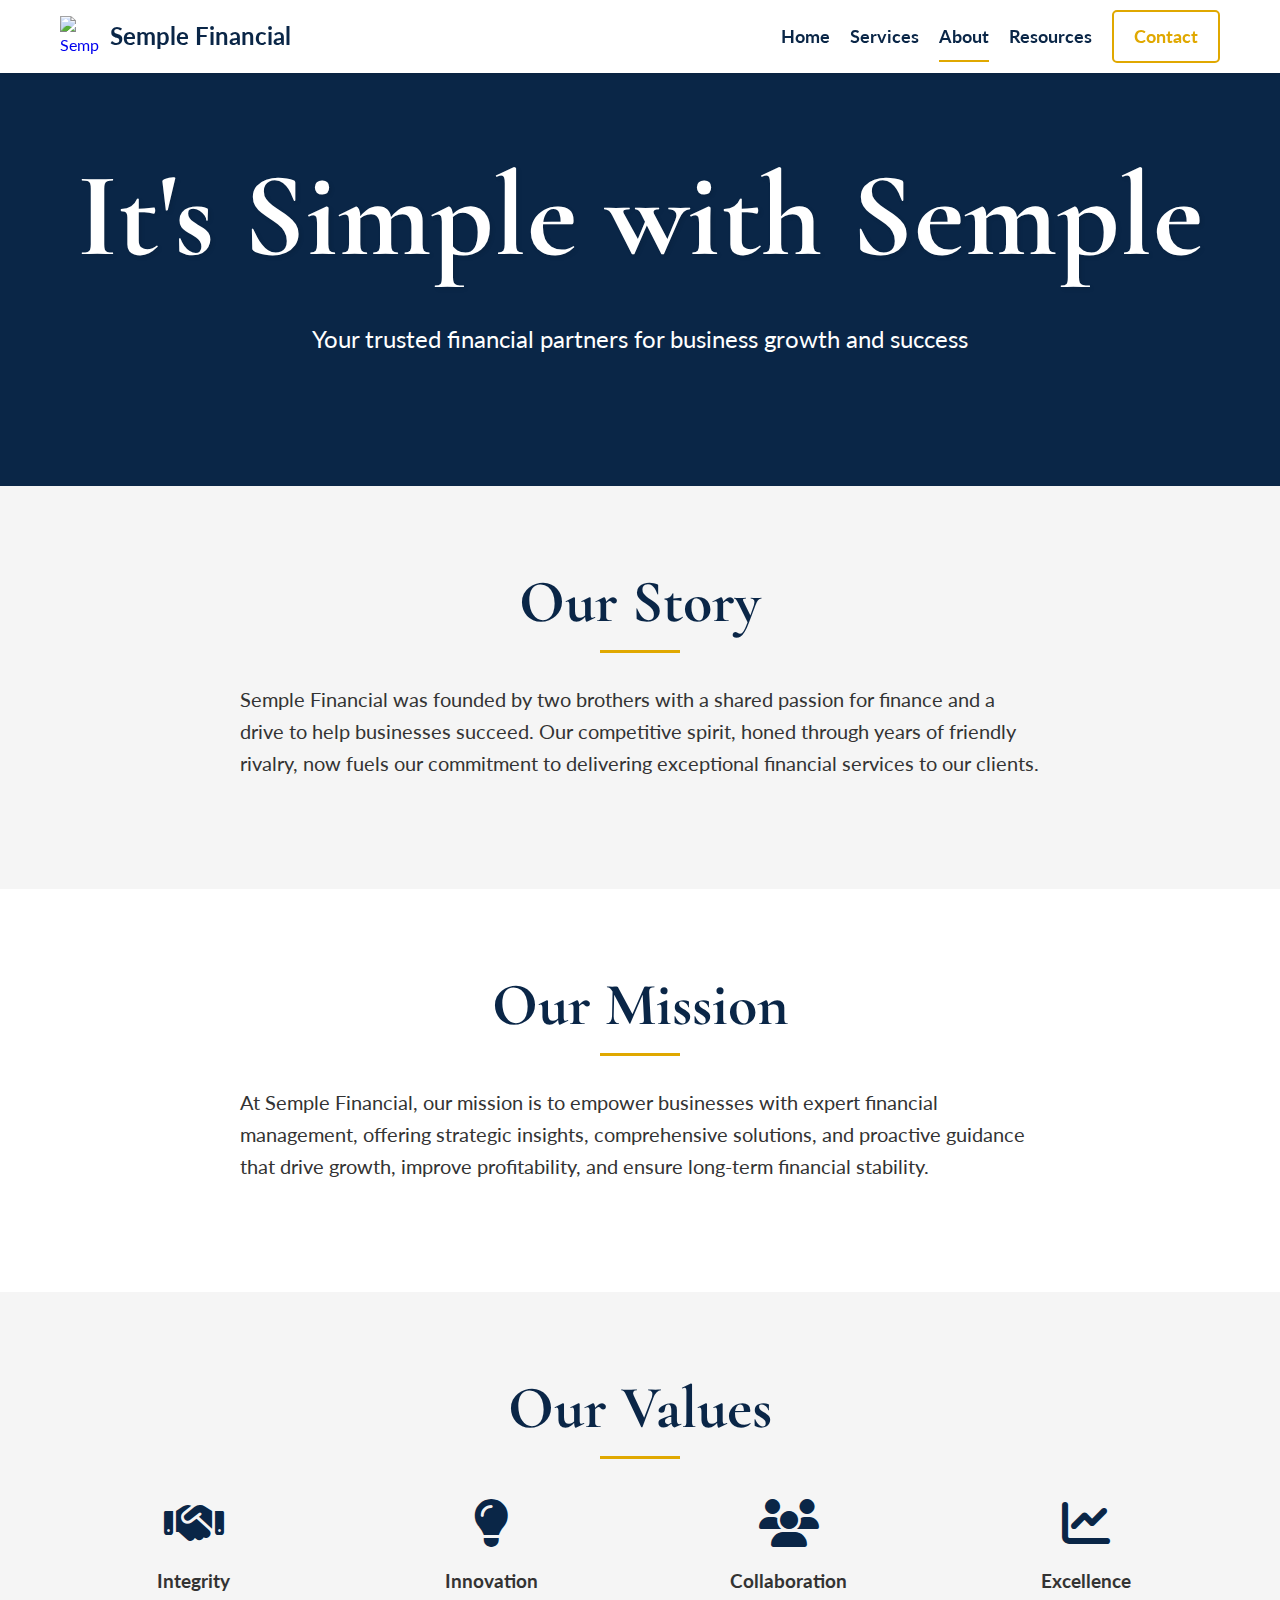
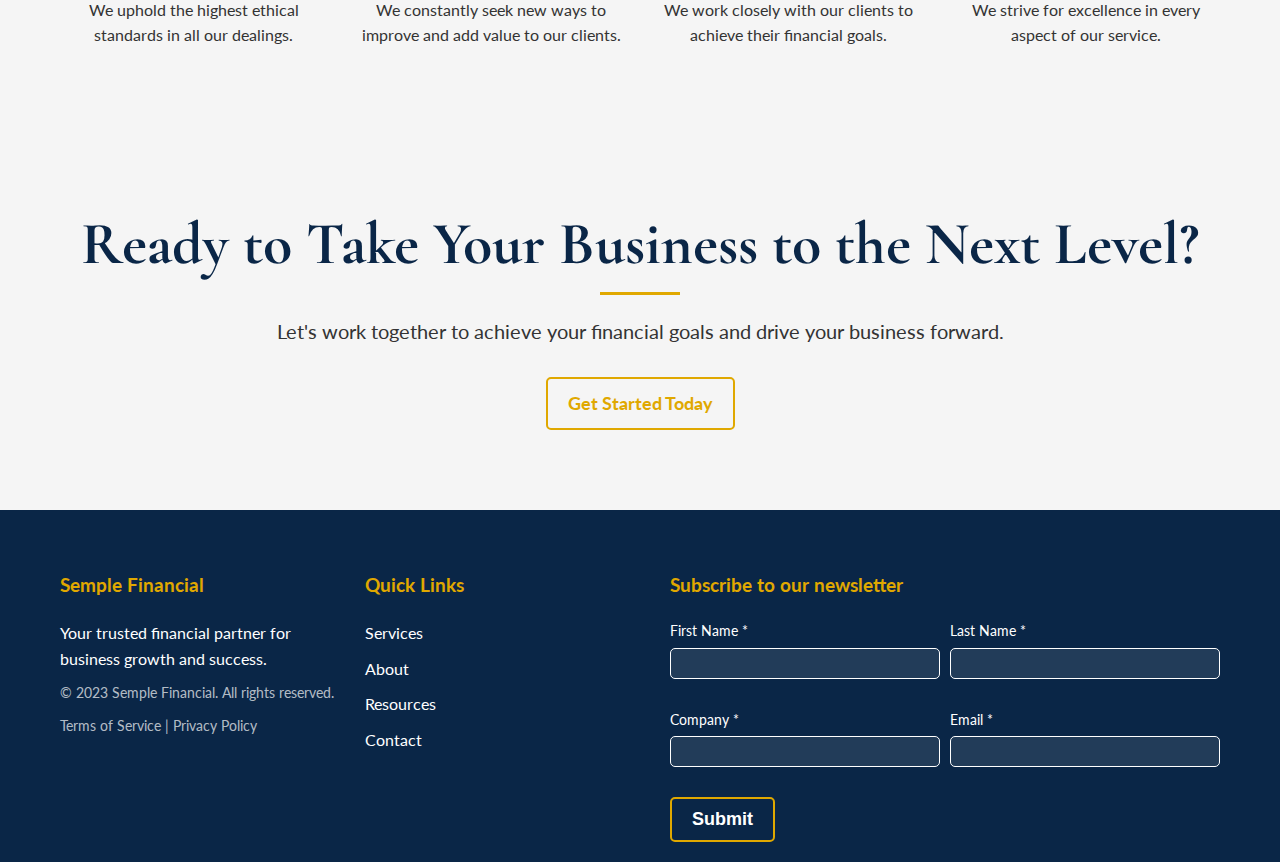
==== commit dab85bea: "Add files via upload" ====
--- a/about.html
+++ b/about.html
@@ -13,7 +13,7 @@
     <header>
         <div class="container">
             <a href="index.html" class="logo-container">
-                <img src="images/Slogo.png" alt="Semple Financial Logo" class="logo-icon">
+                <img src="images/s-logo.png" alt="Semple Financial Logo" class="logo-icon">
                 <span class="company-name">Semple Financial</span>
             </a>
             <button class="mobile-menu-toggle">
--- a/styles.css
+++ b/styles.css
@@ -25,17 +25,7 @@
 }
 
 body::before {
-    content: '';
-    position: fixed;
-    top: 0;
-    left: 0;
-    right: 0;
-    bottom: 0;
-    background-image: url('images/wavy-texture-navy.png');
-    background-size: cover;
-    background-position: center;
-    z-index: -1;
-    will-change: transform;
+    content: none;
 }
 
 .container {
@@ -63,43 +53,32 @@
 .logo-container {
     display: flex;
     align-items: center;
+    gap: 10px;
     text-decoration: none;
-    color: inherit;
-    transition: opacity 0.3s ease;
-    gap: 12px;
+    transition: transform 0.3s ease, opacity 0.3s ease;
 }
 
 .logo-container:hover {
-    opacity: 0.8;
+    transform: scale(1.02);
+    opacity: 0.85;
 }
 
 .logo-icon {
-    width: 30px;
-    height: 30px;
-    min-width: 30px;
-    object-fit: contain;
-    display: block;
-    max-width: 100%;
-    margin-right: 0; /* Remove margin-right since we're using gap */
-}
-
-.logo-icon span {
-    display: flex;
-    justify-content: center;
-    align-items: center;
-    width: 100%;
-    height: 100%;
-}
-
-.logo-icon i {
-    font-size: 20px;
+    width: 40px;
+    height: 40px;
 }
 
 .company-name {
+    font-family: 'Lato', sans-serif;
     font-size: 24px;
-    font-weight: bold;
-    color: var(--primary-color);
-    padding-left: 0; /* Remove any padding */
+    font-weight: 700;
+    color: var(--primary-color);
+    text-decoration: none;
+    transition: color 0.3s ease;
+}
+
+.company-name:hover {
+    color: var(--accent-color);
 }
 
 nav ul {
@@ -174,31 +153,17 @@
 
 /* Hero section styles */
 #hero {
+    position: relative;
     background-color: var(--primary-color);
-    background-image: linear-gradient(rgba(10, 38, 71, 0.5), rgba(10, 38, 71, 0.5)), url('images/wavy-texture-navy.png');
+    background-image: linear-gradient(rgba(10, 38, 71, 0.7), rgba(10, 38, 71, 0.7)), url('images/wavy-texture-navy.png');
     background-size: cover;
     background-position: center;
     background-repeat: no-repeat;
-    background-attachment: scroll; /* Changed from fixed for mobile */
-    color: var(--secondary-color);
-    text-align: center;
     padding: 150px 0 100px;
-    position: relative;
-    overflow: hidden;
 }
 
 #hero::before {
-    content: '';
-    position: absolute;
-    top: 0;
-    left: 0;
-    right: 0;
-    bottom: 0;
-    background-image: inherit;
-    background-size: cover;
-    background-position: center;
-    z-index: -1;
-    will-change: transform;
+    content: none;
 }
 
 .hero-title {
@@ -1890,3 +1855,51 @@
     }
 }
 
+#hero .container {
+    text-align: center;
+}
+
+#hero .hero-title {
+    margin: 0 auto;
+    max-width: 800px;
+}
+
+#hero .cta-button {
+    margin-top: 30px;
+    display: inline-block;
+}
+
+/* Hero section styles for all pages */
+#hero .container {
+    text-align: center;
+}
+
+#hero .hero-title {
+    font-family: 'Cormorant Garamond', serif;
+    font-size: 120px;
+    font-weight: 700;
+    line-height: 1.1;
+    margin: 0 auto;
+    max-width: 800px;
+    color: var(--secondary-color);
+}
+
+#hero .hero-subtitle {
+    font-size: 24px;
+    margin: 20px auto 30px;
+    max-width: 800px;
+    color: var(--secondary-color);
+}
+
+@media (max-width: 768px) {
+    #hero .hero-title {
+        font-size: 48px;
+        padding: 0 20px;
+    }
+    
+    #hero .hero-subtitle {
+        font-size: 20px;
+        padding: 0 20px;
+    }
+}
+
